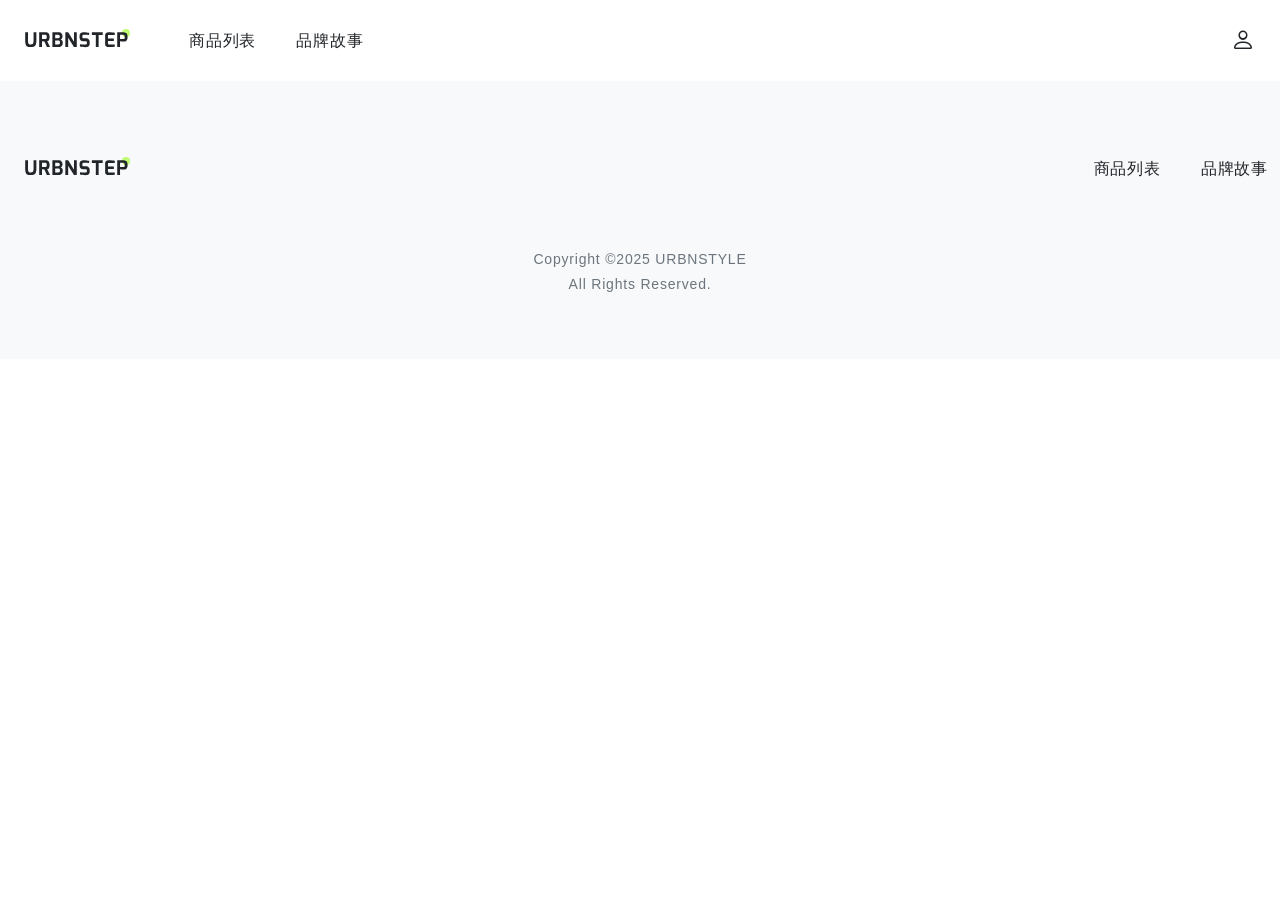
==== index.html @ 911541c4 "init" ====
<!DOCTYPE html>
<html lang="zh-TW">
<head>
    <meta charset="UTF-8">
    <meta name="viewport" content="width=device-width, initial-scale=1.0">
    <title>URBNSTEP</title>

    <link rel="stylesheet" href="./stylesheets/all.css">
    <link rel="stylesheet" href="./stylesheets/index.css">

    <!--bootstrap icons-->
    <link rel="stylesheet" href="https://cdn.jsdelivr.net/npm/bootstrap-icons/font/bootstrap-icons.css">
    <link rel="stylesheet" href="https://fonts.googleapis.com/css2?family=Material+Symbols+Outlined:opsz,wght,FILL,GRAD@20..48,100..700,0..1,-25..0" />
</head>
<body>
        <header>
        <div class="container">
            <div class="header-area d-flex jcsb">
                <div class="header-area-nav d-flex spacing-3xl align-center">
                    <a href="index.html"><img src="./img/logo.svg" alt="logo link"></a>
                    <div class="header-nav-link label-md d-flex spacing-2xl">
                        <a href="product-list.html">商品列表</a>
                        <a href="brand-story.html">品牌故事</a>
                    </div>
                </div>
                <div class="header-area-member">
                    <a href="#"><i class="bi bi-person"></i></a>
                </div> 
            </div>
        </div>
    </header>












    <footer>
        <div class="container">
            <div class="footer-nav d-flex jcsb margin-bottom-l align-center">
                <a href="index.html"><img src="./img/logo.svg" alt="logo link"></a>
                <div class="footer-nav-link label-md d-flex spacing-2xl">
                    <a href="product-list.html">商品列表</a>
                    <a href="brand-story.html">品牌故事</a>
                </div>
            </div>
            <div class="footer-copyright paragraph-sm">
                <p class="margin-bottom-xxs">Copyright ©2025 URBNSTYLE</p>
                <p>All Rights Reserved.</p>
            </div>
        </div>
    </footer>
</body>
</html>
---- stylesheets/all.css ----
@charset "UTF-8";
/* http://meyerweb.com/eric/tools/css/reset/ 
   v2.0 | 20110126
   License: none (public domain)
*/
html, body, div, span, applet, object, iframe,
h1, h2, h3, h4, h5, h6, p, blockquote, pre,
a, abbr, acronym, address, big, cite, code,
del, dfn, em, img, ins, kbd, q, s, samp,
small, strike, strong, sub, sup, tt, var,
b, u, i, center,
dl, dt, dd, ol, ul, li,
fieldset, form, label, legend,
table, caption, tbody, tfoot, thead, tr, th, td,
article, aside, canvas, details, embed,
figure, figcaption, footer, header, hgroup,
menu, nav, output, ruby, section, summary,
time, mark, audio, video {
  margin: 0;
  padding: 0;
  border: 0;
  font-size: 100%;
  font: inherit;
  vertical-align: baseline;
}

/* HTML5 display-role reset for older browsers */
article, aside, details, figcaption, figure,
footer, header, hgroup, menu, nav, section {
  display: block;
}

body {
  line-height: 1;
}

ol, ul {
  list-style: none;
}

blockquote, q {
  quotes: none;
}

blockquote:before, blockquote:after,
q:before, q:after {
  content: "";
  content: none;
}

table {
  border-collapse: collapse;
  border-spacing: 0;
}

/* 全域都套用border-box
    包含了padding和border的區域
*/
*, *::before, *::after {
  box-sizing: border-box;
}

a {
  text-decoration: none;
  color: inherit;
  display: block;
}

/* 清除圖片底部預設的空隙：img預設為inline元素，會依照文字基線（baseline）進行垂直對齊，因此會在底部保留約3~5px的空間，用來容納文字的descender 
    處理方式1：display:block
        將圖片改為區塊元素，直接避免 inline 元素的基線空隙問題
    處理方式2：vertical-align: middle
        保留 inline 特性，調整圖片與文字基線的對齊方式
設定img為流動圖片，避免破版*/
img {
  display: block;
  max-width: 100%;
  height: auto;
}

button {
  font: inherit;
  color: inherit;
  background-color: transparent;
  border: none;
}

:root {
  --column: 12; /* 拆分成12格網格系統 */
  --gutter: 24px; /* gutter配置24px */
}

.col-2 {
  --span: 2;
  --gap-count: calc(var(--span) - 1);
  width: calc((100% - var(--gutter) * (var(--column) - 1)) / var(--column) * var(--span) + var(--gutter) * var(--gap-count));
}

.col-3 {
  --span: 3;
  --gap-count: calc(var(--span) - 1);
  width: calc((100% - var(--gutter) * (var(--column) - 1)) / var(--column) * var(--span) + var(--gutter) * var(--gap-count));
}

.col-5 {
  --span: 5;
  --gap-count: calc(var(--span) - 1);
  width: calc((100% - var(--gutter) * (var(--column) - 1)) / var(--column) * var(--span) + var(--gutter) * var(--gap-count));
}

.col-7 {
  --span: 7;
  --gap-count: calc(var(--span) - 1);
  width: calc((100% - var(--gutter) * (var(--column) - 1)) / var(--column) * var(--span) + var(--gutter) * var(--gap-count));
}

.col-10 {
  --span: 10;
  --gap-count: calc(var(--span) - 1);
  width: calc((100% - var(--gutter) * (var(--column) - 1)) / var(--column) * var(--span) + var(--gutter) * var(--gap-count));
}

.display1 {
  font-size: 4rem;
  line-height: 1.2;
  font-weight: 700;
}

.display2 {
  font-size: 3rem;
  line-height: 1.2;
  font-weight: 700;
}

.headings-h1 {
  font-size: 2.5rem;
  line-height: 1.2;
  font-weight: 700;
}

.headings-h2 {
  font-size: 2rem;
  line-height: 1.2;
  font-weight: 700;
}

.headings-h3 {
  font-size: 1.75rem;
  line-height: 1.2;
  font-weight: 700;
}

.headings-h4 {
  font-size: 1.5rem;
  line-height: 1.2;
  font-weight: 700;
}

.headings-h5 {
  font-size: 1.25rem;
  line-height: 1.2;
  font-weight: 700;
}

.headings-h6 {
  font-size: 1rem;
  line-height: 1.2;
  font-weight: 700;
}

.label-lg {
  font-size: 1.25rem;
  line-height: 1.5;
  font-weight: 500;
}

.label-md {
  font-size: 1rem;
  line-height: 1.5;
  font-weight: 500;
}

.label-sm {
  font-size: 0.875rem;
  line-height: 1.5;
  font-weight: 500;
}

.label-xs {
  font-size: 0.75rem;
  line-height: 1.5;
  font-weight: 500;
}

.paragraph-lg {
  font-size: 1.25rem;
  line-height: 1.5;
  font-weight: 400;
}

.paragraph-md {
  font-size: 1rem;
  line-height: 1.5;
  font-weight: 400;
}

.paragraph-sm {
  font-size: 0.875rem;
  line-height: 1.5;
  font-weight: 400;
}

.paragraph-xs {
  font-size: 0.75rem;
  line-height: 1.5;
  font-weight: 400;
}

.spacing-xxs {
  gap: 4px;
}

.margin-bottom-xxs {
  margin-bottom: 4px;
}

.spacing-xs {
  gap: 8px;
}

.margin-bottom-xs {
  margin-bottom: 8px;
}

.spacing-s {
  gap: 12px;
}

.margin-bottom-s {
  margin-bottom: 12px;
}

.spacing-m {
  gap: 16px;
}

.margin-bottom-m {
  margin-bottom: 16px;
}

.spacing-l {
  gap: 24px;
}

.margin-bottom-l {
  margin-bottom: 24px;
}

.spacing-xl {
  gap: 32px;
}

.margin-bottom-xl {
  margin-bottom: 32px;
}

.spacing-2xl {
  gap: 40px;
}

.spacing-3xl {
  gap: 48px;
}

.margin-bottom-3xl {
  margin-bottom: 48px;
}

.padding-bottom-3xl {
  padding-bottom: 48px;
}

.spacing-4xl {
  gap: 56px;
}

.spacing-5xl {
  gap: 64px;
}

.margin-bottom-5xl {
  margin-bottom: 64px;
}

.spacing-6xl {
  gap: 80px;
}

.radius-sm {
  border-radius: 4px;
}

.radius-md {
  border-radius: 12px;
}

.radius-rounded {
  border-radius: 1000px;
}

.d-flex {
  display: flex;
}

.flex-column {
  flex-direction: column;
}

.flex-wrap {
  flex-wrap: wrap;
}

.jcsb {
  justify-content: space-between;
}

.jcc {
  justify-content: center;
}

.align-center {
  align-items: center;
}

body {
  letter-spacing: 0.05em;
  font-family: "Noto Sans TC", sans-serif;
  color: #212529;
  margin: 0 auto;
}

/* 避免畫面縮小時貼其邊界，左右保留12px留白，並將最大寬度設為1296+24= 1320*/
.container {
  max-width: 1320px;
  margin: 0 auto;
  padding: 0px 12px;
  width: 100%;
}/*# sourceMappingURL=all.css.map */
---- stylesheets/index.css ----
@charset "UTF-8";
/* http://meyerweb.com/eric/tools/css/reset/ 
   v2.0 | 20110126
   License: none (public domain)
*/
html, body, div, span, applet, object, iframe,
h1, h2, h3, h4, h5, h6, p, blockquote, pre,
a, abbr, acronym, address, big, cite, code,
del, dfn, em, img, ins, kbd, q, s, samp,
small, strike, strong, sub, sup, tt, var,
b, u, i, center,
dl, dt, dd, ol, ul, li,
fieldset, form, label, legend,
table, caption, tbody, tfoot, thead, tr, th, td,
article, aside, canvas, details, embed,
figure, figcaption, footer, header, hgroup,
menu, nav, output, ruby, section, summary,
time, mark, audio, video {
  margin: 0;
  padding: 0;
  border: 0;
  font-size: 100%;
  font: inherit;
  vertical-align: baseline;
}

/* HTML5 display-role reset for older browsers */
article, aside, details, figcaption, figure,
footer, header, hgroup, menu, nav, section {
  display: block;
}

body {
  line-height: 1;
}

ol, ul {
  list-style: none;
}

blockquote, q {
  quotes: none;
}

blockquote:before, blockquote:after,
q:before, q:after {
  content: "";
  content: none;
}

table {
  border-collapse: collapse;
  border-spacing: 0;
}

/* 全域都套用border-box
    包含了padding和border的區域
*/
*, *::before, *::after {
  box-sizing: border-box;
}

a {
  text-decoration: none;
  color: inherit;
  display: block;
}

/* 清除圖片底部預設的空隙：img預設為inline元素，會依照文字基線（baseline）進行垂直對齊，因此會在底部保留約3~5px的空間，用來容納文字的descender 
    處理方式1：display:block
        將圖片改為區塊元素，直接避免 inline 元素的基線空隙問題
    處理方式2：vertical-align: middle
        保留 inline 特性，調整圖片與文字基線的對齊方式
設定img為流動圖片，避免破版*/
img {
  display: block;
  max-width: 100%;
  height: auto;
}

button {
  font: inherit;
  color: inherit;
  background-color: transparent;
  border: none;
}

:root {
  --column: 12; /* 拆分成12格網格系統 */
  --gutter: 24px; /* gutter配置24px */
}

.col-2 {
  --span: 2;
  --gap-count: calc(var(--span) - 1);
  width: calc((100% - var(--gutter) * (var(--column) - 1)) / var(--column) * var(--span) + var(--gutter) * var(--gap-count));
}

.col-3 {
  --span: 3;
  --gap-count: calc(var(--span) - 1);
  width: calc((100% - var(--gutter) * (var(--column) - 1)) / var(--column) * var(--span) + var(--gutter) * var(--gap-count));
}

.col-5 {
  --span: 5;
  --gap-count: calc(var(--span) - 1);
  width: calc((100% - var(--gutter) * (var(--column) - 1)) / var(--column) * var(--span) + var(--gutter) * var(--gap-count));
}

.col-7 {
  --span: 7;
  --gap-count: calc(var(--span) - 1);
  width: calc((100% - var(--gutter) * (var(--column) - 1)) / var(--column) * var(--span) + var(--gutter) * var(--gap-count));
}

.col-10 {
  --span: 10;
  --gap-count: calc(var(--span) - 1);
  width: calc((100% - var(--gutter) * (var(--column) - 1)) / var(--column) * var(--span) + var(--gutter) * var(--gap-count));
}

.display1 {
  font-size: 4rem;
  line-height: 1.2;
  font-weight: 700;
}

.display2 {
  font-size: 3rem;
  line-height: 1.2;
  font-weight: 700;
}

.headings-h1 {
  font-size: 2.5rem;
  line-height: 1.2;
  font-weight: 700;
}

.headings-h2 {
  font-size: 2rem;
  line-height: 1.2;
  font-weight: 700;
}

.headings-h3 {
  font-size: 1.75rem;
  line-height: 1.2;
  font-weight: 700;
}

.headings-h4 {
  font-size: 1.5rem;
  line-height: 1.2;
  font-weight: 700;
}

.headings-h5 {
  font-size: 1.25rem;
  line-height: 1.2;
  font-weight: 700;
}

.headings-h6 {
  font-size: 1rem;
  line-height: 1.2;
  font-weight: 700;
}

.label-lg {
  font-size: 1.25rem;
  line-height: 1.5;
  font-weight: 500;
}

.label-md {
  font-size: 1rem;
  line-height: 1.5;
  font-weight: 500;
}

.label-sm {
  font-size: 0.875rem;
  line-height: 1.5;
  font-weight: 500;
}

.label-xs {
  font-size: 0.75rem;
  line-height: 1.5;
  font-weight: 500;
}

.paragraph-lg {
  font-size: 1.25rem;
  line-height: 1.5;
  font-weight: 400;
}

.paragraph-md {
  font-size: 1rem;
  line-height: 1.5;
  font-weight: 400;
}

.paragraph-sm {
  font-size: 0.875rem;
  line-height: 1.5;
  font-weight: 400;
}

.paragraph-xs {
  font-size: 0.75rem;
  line-height: 1.5;
  font-weight: 400;
}

.spacing-xxs {
  gap: 4px;
}

.margin-bottom-xxs {
  margin-bottom: 4px;
}

.spacing-xs {
  gap: 8px;
}

.margin-bottom-xs {
  margin-bottom: 8px;
}

.spacing-s {
  gap: 12px;
}

.margin-bottom-s {
  margin-bottom: 12px;
}

.spacing-m {
  gap: 16px;
}

.margin-bottom-m {
  margin-bottom: 16px;
}

.spacing-l {
  gap: 24px;
}

.margin-bottom-l {
  margin-bottom: 24px;
}

.spacing-xl {
  gap: 32px;
}

.margin-bottom-xl {
  margin-bottom: 32px;
}

.spacing-2xl {
  gap: 40px;
}

.spacing-3xl {
  gap: 48px;
}

.margin-bottom-3xl {
  margin-bottom: 48px;
}

.padding-bottom-3xl {
  padding-bottom: 48px;
}

.spacing-4xl {
  gap: 56px;
}

.spacing-5xl {
  gap: 64px;
}

.margin-bottom-5xl {
  margin-bottom: 64px;
}

.spacing-6xl {
  gap: 80px;
}

.radius-sm {
  border-radius: 4px;
}

.radius-md {
  border-radius: 12px;
}

.radius-rounded {
  border-radius: 1000px;
}

.d-flex {
  display: flex;
}

.flex-column {
  flex-direction: column;
}

.flex-wrap {
  flex-wrap: wrap;
}

.jcsb {
  justify-content: space-between;
}

.jcc {
  justify-content: center;
}

.align-center {
  align-items: center;
}

body {
  letter-spacing: 0.05em;
  font-family: "Noto Sans TC", sans-serif;
  color: #212529;
  margin: 0 auto;
}

/* 避免畫面縮小時貼其邊界，左右保留12px留白，並將最大寬度設為1296+24= 1320*/
.container {
  max-width: 1320px;
  margin: 0 auto;
  padding: 0px 12px;
  width: 100%;
}

.header-area {
  padding-top: 16px;
  padding-bottom: 16px;
}
.header-area-member a {
  padding: 12px;
}
.header-area-member a i {
  font-size: 24px;
}

.header-nav-link a {
  padding-top: 12px;
  padding-bottom: 12px;
}

footer {
  background-color: #F8F9FA;
  padding-top: 64px;
  padding-bottom: 64px;
}

.footer-nav-link a {
  padding-top: 12px;
  padding-bottom: 12px;
}
.footer-copyright {
  color: #6C757D;
  padding-top: 32px;
  text-align: center;
}/*# sourceMappingURL=index.css.map */
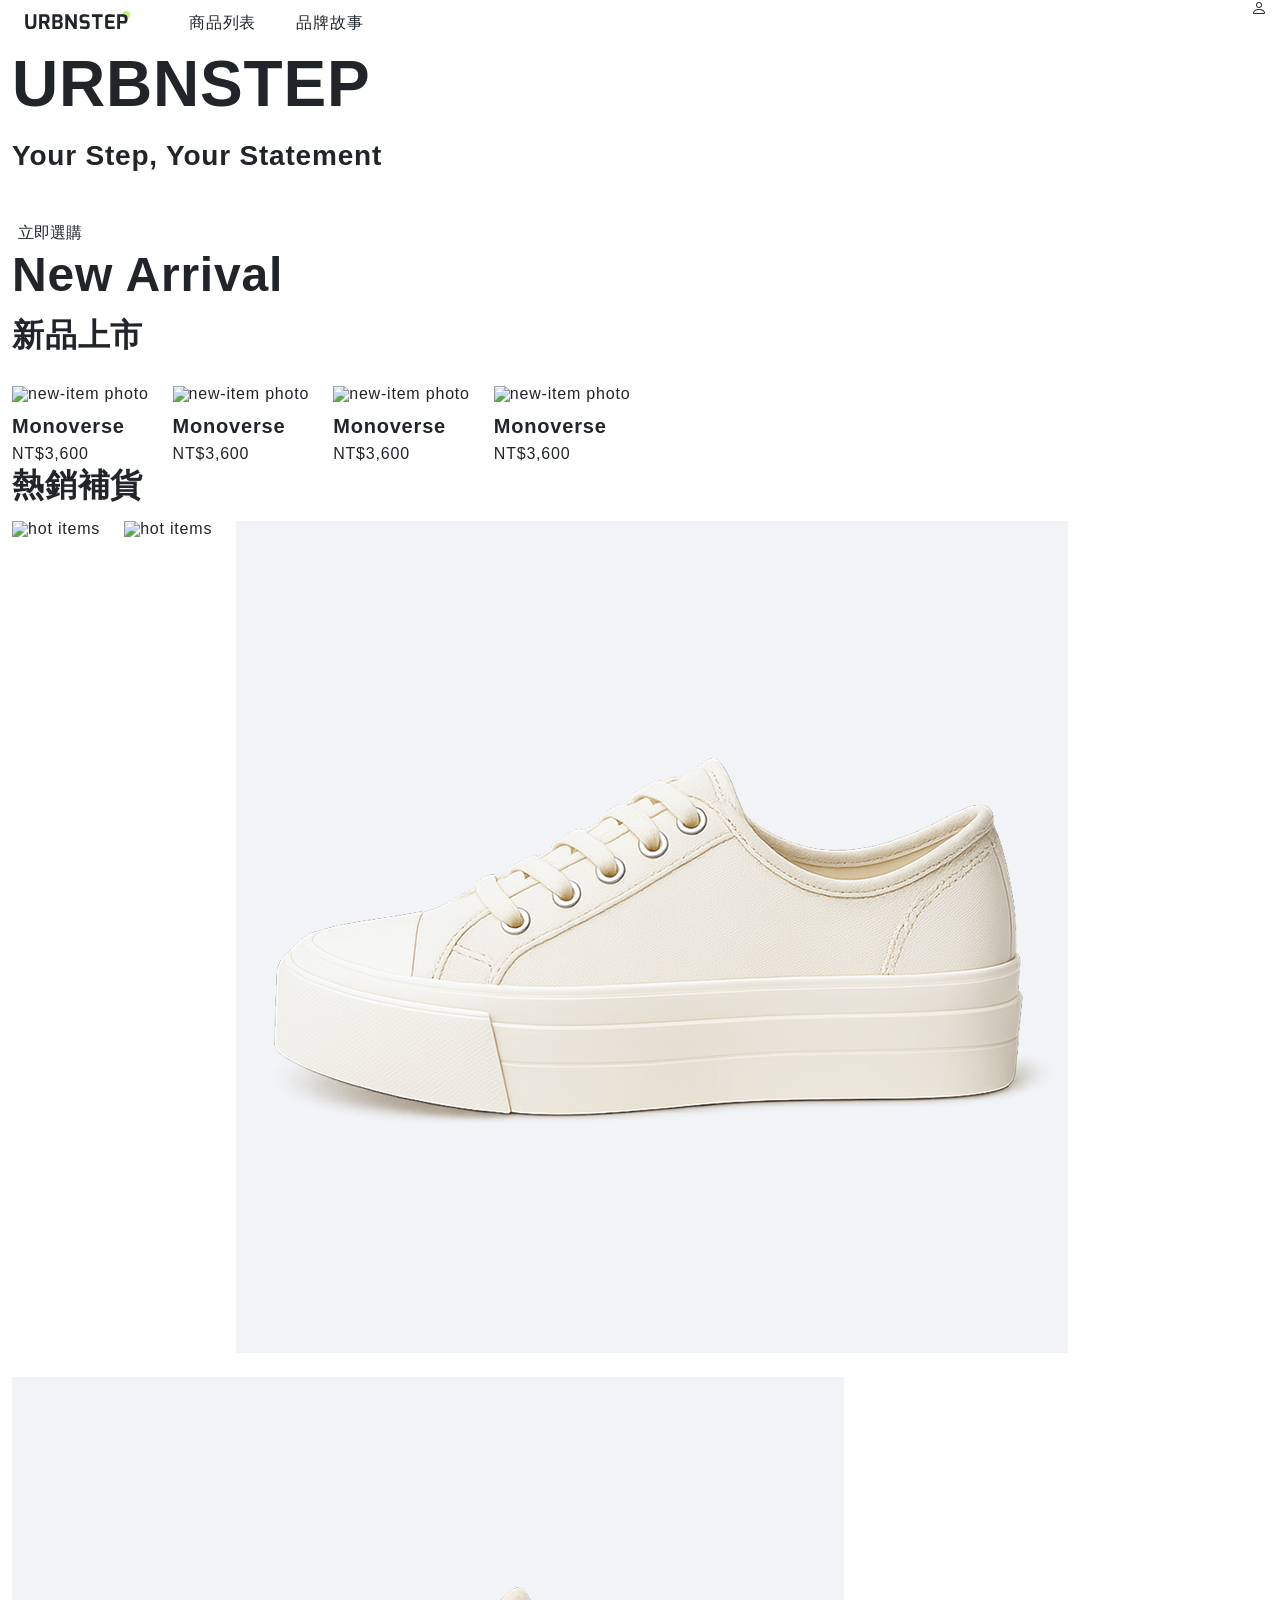
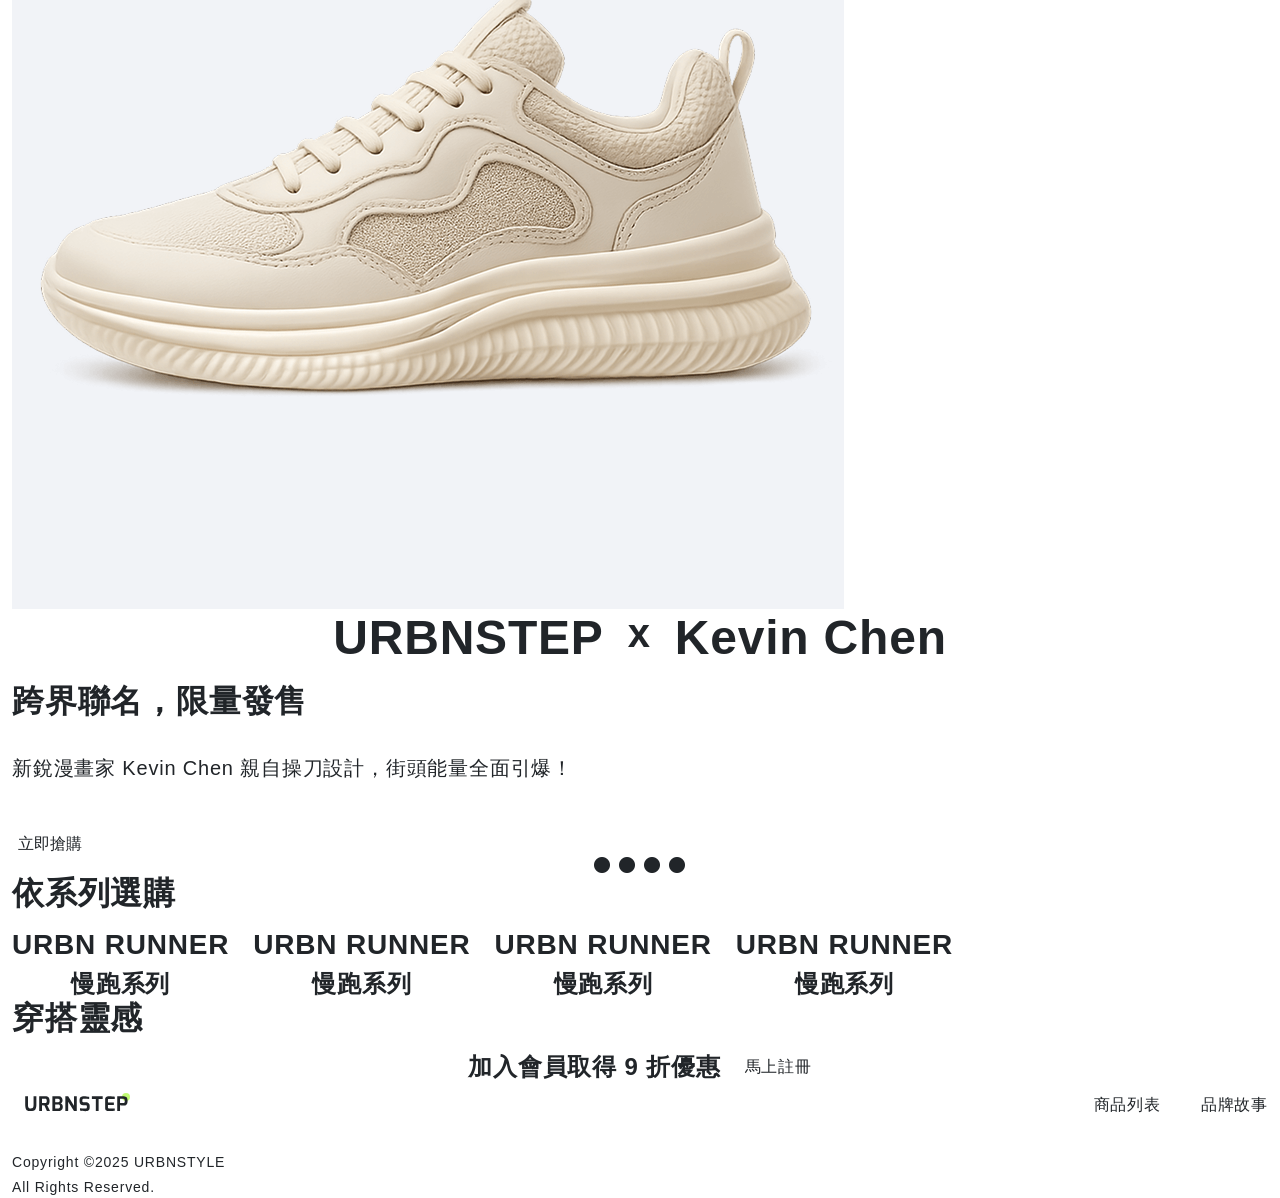
==== commit c8d1c9d4: "RWD: product -detail page" ====
--- a/index.html
+++ b/index.html
@@ -13,39 +13,185 @@
     <link rel="stylesheet" href="https://fonts.googleapis.com/css2?family=Material+Symbols+Outlined:opsz,wght,FILL,GRAD@20..48,100..700,0..1,-25..0" />
 </head>
 <body>
-        <header>
+    <header>
         <div class="container">
             <div class="header-area d-flex jcsb">
                 <div class="header-area-nav d-flex spacing-3xl align-center">
                     <a href="index.html"><img src="./img/logo.svg" alt="logo link"></a>
-                    <div class="header-nav-link label-md d-flex spacing-2xl">
-                        <a href="product-list.html">商品列表</a>
-                        <a href="brand-story.html">品牌故事</a>
+                    <div class="header-nav-link label-md d-mb-none">
+                        <ul class="d-flex spacing-2xl">
+                            <li><a href="product-list.html">商品列表</a></li>
+                            <li><a href="brand-story.html">品牌故事</a></li>
+                        </ul>
                     </div>
                 </div>
                 <div class="header-area-member">
-                    <a href="#"><i class="bi bi-person"></i></a>
+                    <a href="login.html"><i class="bi bi-person"></i></a>
                 </div> 
             </div>
         </div>
     </header>
 
-
-
-
-
-
-
-
-
-
-
-
+    <div class="hero">
+        <div class="container">
+            <div class="hero-content">
+                <div class="hero-content-title margin-bottom-3xl">
+                    <h1 class="display1 margin-bottom-m">URBNSTEP</h1>
+                    <h3 class="headings-h3">Your Step, Your Statement</h3>
+                </div>
+                <button type="button" class="label-md button-buy radius-xs">立即選購</button>
+            </div>
+        </div>
+    </div>
+
+    <main>
+        <div class="container">
+            <div class="main">
+                <div class="main-title margin-bottom-xl">
+                    <h2 class="display2 margin-bottom-s">New Arrival</h2>
+                    <h2 class="headings-h2">新品上市</h2>
+                </div>
+                <div class="main-content">
+                    <ul class="d-flex flex-wrap spacing-l">
+                        <li><a href="#" class="main-content-card">
+                            <img src="./img/index/new-1.png" alt="new-item photo" class="margin-bottom-s">
+                            <h5 class="headings-h5 margin-bottom-xxs">Monoverse</h5>
+                            <p class="label-md">NT$3,600</p>
+                        </a></li>
+                        <li><a href="#" class="main-content-card">
+                            <img src="./img/index/new-2.png" alt="new-item photo" class="margin-bottom-s">
+                            <h5 class="headings-h5 margin-bottom-xxs">Monoverse</h5>
+                            <p class="label-md">NT$3,600</p>
+                        </a></li>
+                        <li><a href="#" class="main-content-card">
+                            <img src="./img/index/new-3.png" alt="new-item photo" class="margin-bottom-s">
+                            <h5 class="headings-h5 margin-bottom-xxs">Monoverse</h5>
+                            <p class="label-md">NT$3,600</p>
+                        </a></li>
+                        <li><a href="#" class="main-content-card">
+                            <img src="./img/index/new-4.png" alt="new-item photo" class="margin-bottom-s">
+                            <h5 class="headings-h5 margin-bottom-xxs">Monoverse</h5>
+                            <p class="label-md">NT$3,600</p>
+                        </a></li>
+                    </ul>
+                    
+                </div>
+            </div>
+        </div>
+    </main>
+
+    <div class="hot">
+        <div class="container">
+            <div class="hot-content">
+                <h2 class="headings-h2 margin-bottom-m">熱銷補貨</h2>
+                <ul class="d-flex flex-wrap spacing-l">
+                    <li><a href="#" class="hot-content-card">
+                        <img src="./img/index/product-10.png" alt="hot items">
+                    </a></li>
+                    <li><a href="#" class="hot-content-card">
+                        <img src="./img/index/product-11.png" alt="hot items">
+                    </a></li>
+                    <li><a href="#" class="hot-content-card">
+                        <img src="./img/product-list/product-4.png" alt="hot items">
+                    </a></li>
+                    <li><a href="#" class="hot-content-card">
+                        <img src="./img/product-list/product-6.png" alt="hot items">
+                    </a></li>
+                </ul>
+            </div>
+        </div>
+    </div>
+
+    <div class="collaboration">
+        <div class="container">
+            <div class="collaboration-content">
+                <div class="collaboration-content-campaign">
+                    <div class="collaboration-content-campaign-word">
+                        <div class="collaboration-content-campaign-word-title margin-bottom-3xl">
+                            <div class="collaboration-content-campaign-word-title-main margin-bottom-xl">
+                                <div class="collaboration-content-campaign-word-title-main-kevin d-flex jcc spacing-l margin-bottom-m">
+                                    <p class="display2">URBNSTEP</p>
+                                    <h1 class="headings-h1">x</h1>
+                                    <p class="display2">Kevin Chen</p>
+                                </div>
+                                <h2 class="headings-h2">跨界聯名，限量發售</h2>
+                            </div>
+                            <p class="paragraph-lg color-n500">新銳漫畫家 Kevin Chen 親自操刀設計，街頭能量全面引爆！</p>
+                        </div>
+                        <button type="button" class="label-md button-buy radius-xs">立即搶購</button>
+                    </div>
+                </div>
+                <div class="collaboration-content-rotation d-flex jcc spacing-xs">
+                    <i class="bi bi-circle-fill"></i>
+                    <i class="bi bi-circle-fill"></i>
+                    <i class="bi bi-circle-fill"></i>
+                    <i class="bi bi-circle-fill"></i>
+                </div>
+            </div>
+        </div>
+    </div>
+
+    <div class="series">
+        <div class="container">
+            <div class="series-content">
+                <h2 class="headings-h2 margin-bottom-m">依系列選購</h2>
+                <div class="series-card">
+                    <ul class="d-flex flex-wrap spacing-l">
+                        <li><a href="#" class="series-card-item">
+                            <div class="series-card-content d-flex flex-column jcc align-center spacing-xs">
+                                <h3 class="headings-h3">URBN RUNNER</h3>
+                                <h4 class="headings-h4">慢跑系列</h4>
+                            </div>
+                        </a></li>
+                        <li><a href="#" class="series-card-item">
+                            <div class="series-card-content d-flex flex-column jcc align-center spacing-xs">
+                                <h3 class="headings-h3">URBN RUNNER</h3>
+                                <h4 class="headings-h4">慢跑系列</h4>
+                            </div>
+                        </a></li>
+                        <li><a href="#" class="series-card-item">
+                            <div class="series-card-content d-flex flex-column jcc align-center spacing-xs">
+                                <h3 class="headings-h3">URBN RUNNER</h3>
+                                <h4 class="headings-h4">慢跑系列</h4>
+                            </div>
+                        </a></li>
+                        <li><a href="#" class="series-card-item">
+                            <div class="series-card-content d-flex flex-column jcc align-center spacing-xs">
+                                <h3 class="headings-h3">URBN RUNNER</h3>
+                                <h4 class="headings-h4">慢跑系列</h4>
+                            </div>
+                        </a></li>
+                    </ul>
+                </div>
+            </div>
+        </div>
+    </div>
+
+    <div class="inspiration">
+        <div class="container">
+            <div class="inspiration-content">
+                <h2 class="headings-h2 margin-bottom-m">穿搭靈感</h2>
+                <div class="inspiration-content-photo">
+                    <!--TODO:圖片怎麼切？-->
+                </div>
+            </div>
+        </div>
+    </div>
+
+
+    <div class="coupon">
+        <div class="container">
+            <div class="coupon-content d-flex jcc align-center spacing-l spacing-mb-m">
+                <h4 class="headings-h4 headings-mb-h5">加入會員取得 9 折優惠</h4>
+                <a href="sign-up.html" class="label-md radius-sm">馬上註冊</a>
+            </div>
+        </div>
+    </div>
     <footer>
         <div class="container">
-            <div class="footer-nav d-flex jcsb margin-bottom-l align-center">
+            <div class="footer-nav d-flex jcsb margin-bottom-l align-center d-mb-column align-mb-start spacing-mb-xs">
                 <a href="index.html"><img src="./img/logo.svg" alt="logo link"></a>
-                <div class="footer-nav-link label-md d-flex spacing-2xl">
+                <div class="footer-nav-link label-md d-flex spacing-2xl d-mb-column spacing-mb-xxs px-mb-12">
                     <a href="product-list.html">商品列表</a>
                     <a href="brand-story.html">品牌故事</a>
                 </div>
--- a/stylesheets/all.css
+++ b/stylesheets/all.css
@@ -76,6 +76,7 @@
   display: block;
   max-width: 100%;
   height: auto;
+  vertical-align: middle;
 }
 
 button {
@@ -108,12 +109,24 @@
   width: calc((100% - var(--gutter) * (var(--column) - 1)) / var(--column) * var(--span) + var(--gutter) * var(--gap-count));
 }
 
+.col-6 {
+  --span: 6;
+  --gap-count: calc(var(--span) - 1);
+  width: calc((100% - var(--gutter) * (var(--column) - 1)) / var(--column) * var(--span) + var(--gutter) * var(--gap-count));
+}
+
 .col-7 {
   --span: 7;
   --gap-count: calc(var(--span) - 1);
   width: calc((100% - var(--gutter) * (var(--column) - 1)) / var(--column) * var(--span) + var(--gutter) * var(--gap-count));
 }
 
+.col-8 {
+  --span: 8;
+  --gap-count: calc(var(--span) - 1);
+  width: calc((100% - var(--gutter) * (var(--column) - 1)) / var(--column) * var(--span) + var(--gutter) * var(--gap-count));
+}
+
 .col-10 {
   --span: 10;
   --gap-count: calc(var(--span) - 1);
@@ -264,6 +277,10 @@
   margin-bottom: 32px;
 }
 
+.padding-bottom-xl {
+  padding-bottom: 32px;
+}
+
 .spacing-2xl {
   gap: 40px;
 }
@@ -296,6 +313,10 @@
   gap: 80px;
 }
 
+.radius-xs {
+  border-radius: 2px;
+}
+
 .radius-sm {
   border-radius: 4px;
 }
@@ -332,6 +353,121 @@
   align-items: center;
 }
 
+/* 把右邊多餘的空間往左排 */
+.ml-auto {
+  margin-left: auto;
+}
+
+.m0-auto {
+  margin: 0 auto;
+}
+
+.d-none {
+  display: none;
+}
+
+@media (max-width: 543px) {
+  .label-mb-sm {
+    font-size: 0.875rem;
+    line-height: 1.5;
+    font-weight: 500;
+  }
+  .label-mb-md {
+    font-size: 1rem;
+    line-height: 1.5;
+    font-weight: 500;
+  }
+  .headings-mb-h3 {
+    font-size: 1.75rem;
+    line-height: 1.2;
+    font-weight: 700;
+  }
+  .headings-mb-h4 {
+    font-size: 1.5rem;
+    line-height: 1.2;
+    font-weight: 700;
+  }
+  .headings-mb-h5 {
+    font-size: 1.25rem;
+    line-height: 1.2;
+    font-weight: 700;
+  }
+  .headings-mb-h6 {
+    font-size: 1rem;
+    line-height: 1.2;
+    font-weight: 700;
+  }
+  .paragraph-mb-sm {
+    font-size: 0.875rem;
+    line-height: 1.5;
+    font-weight: 400;
+  }
+  .spacing-mb-0 {
+    gap: 0px;
+  }
+  .spacing-mb-xxs {
+    gap: 4px;
+  }
+  .spacing-mb-xs {
+    gap: 8px;
+  }
+  .margin-bottom-mb-xs {
+    margin-bottom: 8px;
+  }
+  .margin-bottom-mb-s {
+    margin-bottom: 12px;
+  }
+  .spacing-mb-m {
+    gap: 16px;
+  }
+  .margin-bottom-mb-m {
+    margin-bottom: 16px;
+  }
+  .spacing-mb-l {
+    gap: 24px;
+  }
+  .margin-bottom-mb-xl {
+    margin-bottom: 32px;
+  }
+  .px-mb-12 {
+    padding: 0px 12px;
+  }
+  /* 在md以下，原本隱藏的要打開 */
+  .d-mb-block {
+    display: block;
+  }
+  /* 在md以下，原本打開的要隱藏 */
+  .d-mb-none {
+    display: none;
+  }
+  .d-mb-column {
+    flex-direction: column;
+  }
+  .d-mb-flex {
+    display: flex;
+  }
+  .flex-mb-nowrap {
+    flex-wrap: nowrap;
+  }
+  .align-mb-start {
+    align-items: start;
+  }
+  .align-mb-center {
+    align-items: center;
+  }
+  .text-mb-start {
+    text-align: start;
+  }
+  .w-md-full {
+    width: 100%;
+    height: auto;
+  }
+  .col-mb-12 {
+    --span: 12;
+    --gap-count: calc(var(--span) - 1);
+    width: calc((100% - var(--gutter) * (var(--column) - 1)) / var(--column) * var(--span) + var(--gutter) * var(--gap-count));
+  }
+}
 body {
   letter-spacing: 0.05em;
   font-family: "Noto Sans TC", sans-serif;
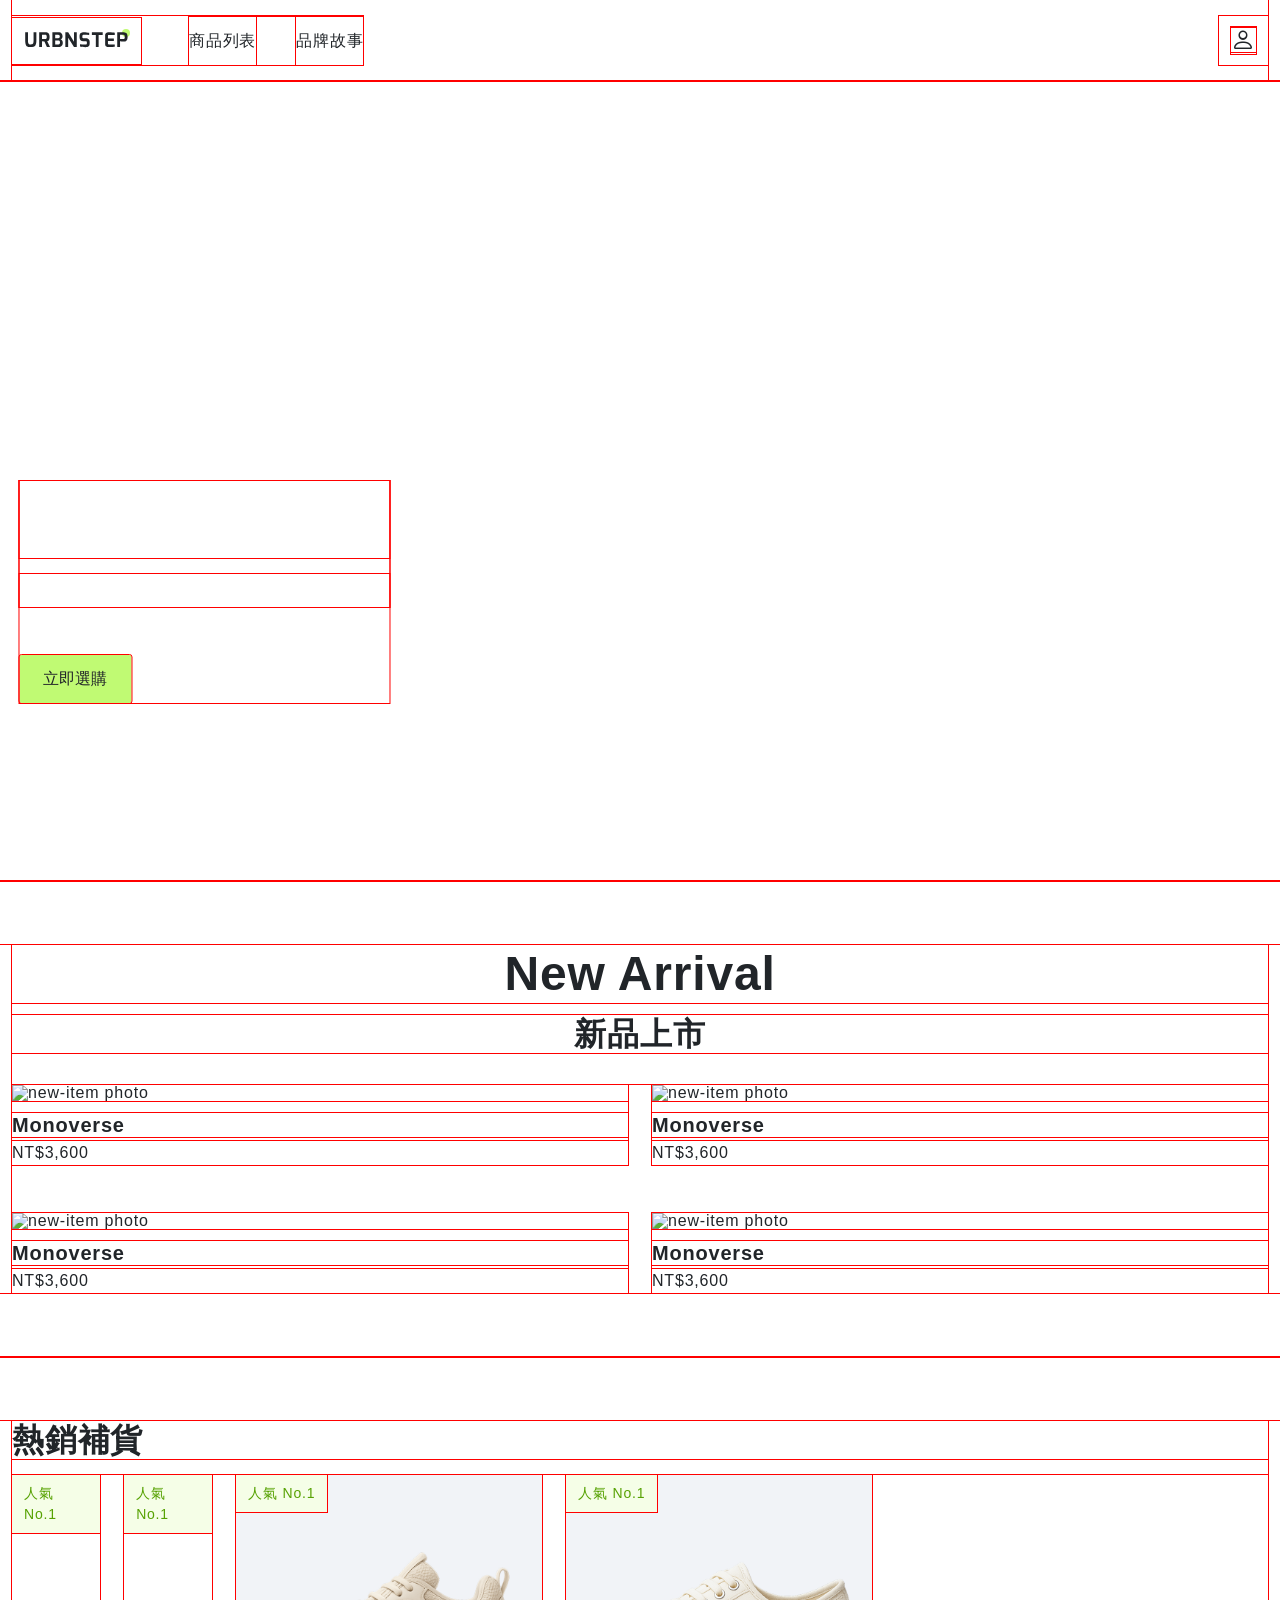
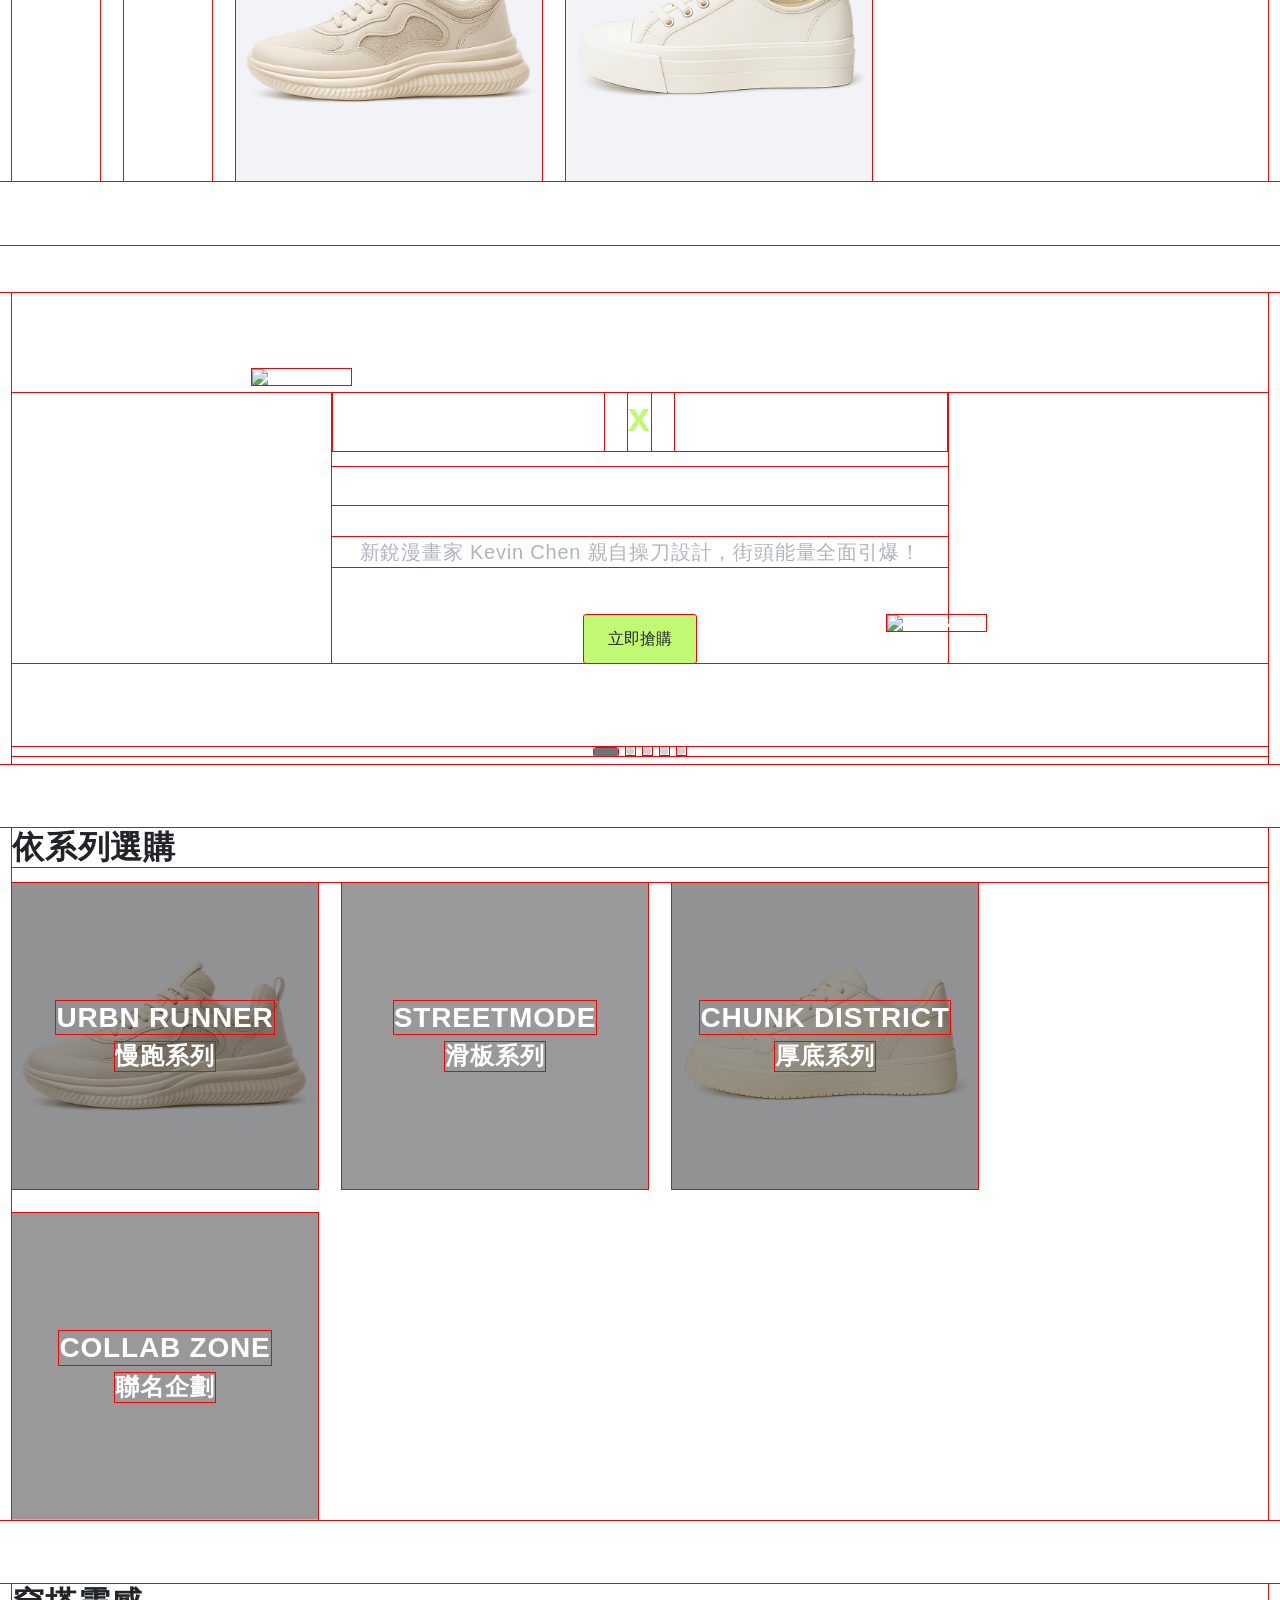
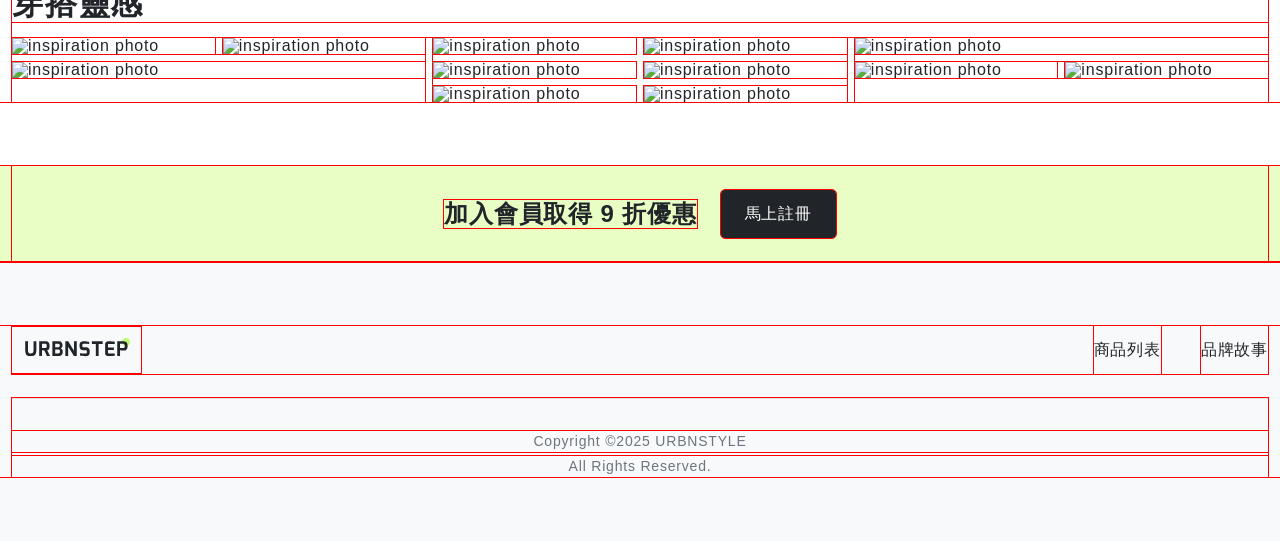
==== commit b7e79476: "RWD: index page" ====
--- a/index.html
+++ b/index.html
@@ -29,15 +29,30 @@
                     <a href="login.html"><i class="bi bi-person"></i></a>
                 </div> 
             </div>
+            <div class="header-mb-nav-link d-none d-mb-block">
+                <ul class="d-flex jcsb align-center">
+                    <li><a href="product-list.html" class="bg-color-primary200 label-md">商品列表</a></li>
+                    <li><a href="brand-story.html" class="bg-color-primary100 label-md">品牌故事</a></li>
+                </ul>
+            </div>
         </div>
     </header>
 
     <div class="hero">
         <div class="container">
-            <div class="hero-content">
-                <div class="hero-content-title margin-bottom-3xl">
-                    <h1 class="display1 margin-bottom-m">URBNSTEP</h1>
-                    <h3 class="headings-h3">Your Step, Your Statement</h3>
+            <div class="layout col-5 col-mb-12">
+                <div class="hero-content d-mb-none">
+                    <div class="hero-content-title margin-bottom-3xl margin-bottom-mb-2xl">
+                        <h1 class="display1 margin-bottom-m display-mb-2">URBNSTEP</h1>
+                        <h3 class="headings-h3 headings-mb-h5">Your Step, Your Statement</h3>
+                    </div>
+                    <button type="button" class="label-md button-buy radius-xs">立即選購</button>
+                </div>
+            </div>
+            <div class="hero-content-mb d-none d-mb-flex d-mb-column align-mb-start">
+                <div class="hero-content-title margin-bottom-3xl margin-bottom-mb-2xl">
+                    <h1 class="display1 margin-bottom-m display-mb-2">URBNSTEP</h1>
+                    <h3 class="headings-h3 headings-mb-h5">Your Step, Your Statement</h3>
                 </div>
                 <button type="button" class="label-md button-buy radius-xs">立即選購</button>
             </div>
@@ -48,29 +63,29 @@
         <div class="container">
             <div class="main">
                 <div class="main-title margin-bottom-xl">
-                    <h2 class="display2 margin-bottom-s">New Arrival</h2>
-                    <h2 class="headings-h2">新品上市</h2>
+                    <h2 class="display2 margin-bottom-s headings-mb-h2">New Arrival</h2>
+                    <h2 class="headings-h2 headings-mb-h4">新品上市</h2>
                 </div>
                 <div class="main-content">
                     <ul class="d-flex flex-wrap spacing-l">
                         <li><a href="#" class="main-content-card">
                             <img src="./img/index/new-1.png" alt="new-item photo" class="margin-bottom-s">
-                            <h5 class="headings-h5 margin-bottom-xxs">Monoverse</h5>
+                            <h5 class="headings-h5 margin-bottom-xxs headings-mb-h6">Monoverse</h5>
                             <p class="label-md">NT$3,600</p>
                         </a></li>
                         <li><a href="#" class="main-content-card">
                             <img src="./img/index/new-2.png" alt="new-item photo" class="margin-bottom-s">
-                            <h5 class="headings-h5 margin-bottom-xxs">Monoverse</h5>
+                            <h5 class="headings-h5 margin-bottom-xxs headings-mb-h6">Monoverse</h5>
                             <p class="label-md">NT$3,600</p>
                         </a></li>
                         <li><a href="#" class="main-content-card">
                             <img src="./img/index/new-3.png" alt="new-item photo" class="margin-bottom-s">
-                            <h5 class="headings-h5 margin-bottom-xxs">Monoverse</h5>
+                            <h5 class="headings-h5 margin-bottom-xxs headings-mb-h6">Monoverse</h5>
                             <p class="label-md">NT$3,600</p>
                         </a></li>
                         <li><a href="#" class="main-content-card">
                             <img src="./img/index/new-4.png" alt="new-item photo" class="margin-bottom-s">
-                            <h5 class="headings-h5 margin-bottom-xxs">Monoverse</h5>
+                            <h5 class="headings-h5 margin-bottom-xxs headings-mb-h6">Monoverse</h5>
                             <p class="label-md">NT$3,600</p>
                         </a></li>
                     </ul>
@@ -83,19 +98,27 @@
     <div class="hot">
         <div class="container">
             <div class="hot-content">
-                <h2 class="headings-h2 margin-bottom-m">熱銷補貨</h2>
-                <ul class="d-flex flex-wrap spacing-l">
-                    <li><a href="#" class="hot-content-card">
+                <h2 class="headings-h2 margin-bottom-m headings-mb-h4">熱銷補貨</h2>
+                <ul class="d-flex flex-wrap spacing-l spacing-mb-m hot-content-overall">
+                    <li class="hot-content-list">
+                        <span class="hot-content-tag label-sm">人氣 No.1</span>
+                        <a href="#" class="hot-content-card">
                         <img src="./img/index/product-10.png" alt="hot items">
                     </a></li>
-                    <li><a href="#" class="hot-content-card">
+                    <li class="hot-content-list">
+                        <span class="hot-content-tag label-sm">人氣 No.1</span>
+                        <a href="#" class="hot-content-card">
                         <img src="./img/index/product-11.png" alt="hot items">
                     </a></li>
-                    <li><a href="#" class="hot-content-card">
+                    <li class="hot-content-list">
+                        <span class="hot-content-tag label-sm">人氣 No.1</span>
+                        <a href="#" class="hot-content-card">
+                        <img src="./img/product-list/product-6.png" alt="hot items">
+                    </a></li>
+                    <li class="hot-content-list">
+                        <span class="hot-content-tag label-sm">人氣 No.1</span>
+                        <a href="#" class="hot-content-card">
                         <img src="./img/product-list/product-4.png" alt="hot items">
-                    </a></li>
-                    <li><a href="#" class="hot-content-card">
-                        <img src="./img/product-list/product-6.png" alt="hot items">
                     </a></li>
                 </ul>
             </div>
@@ -106,22 +129,27 @@
         <div class="container">
             <div class="collaboration-content">
                 <div class="collaboration-content-campaign">
-                    <div class="collaboration-content-campaign-word">
-                        <div class="collaboration-content-campaign-word-title margin-bottom-3xl">
-                            <div class="collaboration-content-campaign-word-title-main margin-bottom-xl">
-                                <div class="collaboration-content-campaign-word-title-main-kevin d-flex jcc spacing-l margin-bottom-m">
-                                    <p class="display2">URBNSTEP</p>
-                                    <h1 class="headings-h1">x</h1>
-                                    <p class="display2">Kevin Chen</p>
+                    <div class="layout col-6 m0-auto col-mb-12">        
+                        <div class="collaboration-content-campaign-word">
+                            <img src="./img/index/sparkle.svg" alt="decoration" class="decoration-1">
+                            <img src="./img/index/star.svg" alt="decoration" class="decoration-2">
+                            <div class="collaboration-content-campaign-word-title margin-bottom-3xl margin-bottom-mb-xl">
+                                <div class="collaboration-content-campaign-word-title-main margin-bottom-xl">
+                                    <div class="collaboration-content-campaign-word-title-main-kevin d-flex jcc spacing-l spacing-mb-xs margin-bottom-m d-mb-column">
+                                        <p class="display2 headings-mb-h2">URBNSTEP</p>
+                                        <h1 class="headings-h1 headings-mb-h3">x</h1>
+                                        <p class="display2 headings-mb-h2">Kevin Chen</p>
+                                    </div>
+                                    <h2 class="headings-h2">跨界聯名，限量發售</h2>
                                 </div>
-                                <h2 class="headings-h2">跨界聯名，限量發售</h2>
-                            </div>
-                            <p class="paragraph-lg color-n500">新銳漫畫家 Kevin Chen 親自操刀設計，街頭能量全面引爆！</p>
+                                <p class="paragraph-lg color-n500 paragraph-mb-md">新銳漫畫家 Kevin Chen 親自操刀設計，街頭能量全面引爆！</p>
+                            </div>
+                            <button type="button" class="label-md button-buy radius-xs">立即搶購</button>
                         </div>
-                        <button type="button" class="label-md button-buy radius-xs">立即搶購</button>
-                    </div>
-                </div>
-                <div class="collaboration-content-rotation d-flex jcc spacing-xs">
+                    </div>
+                </div>
+                <div class="collaboration-content-rotation d-flex align-center jcc spacing-xs d-mb-none">
+                    <div class="rectangle radius-xs"></div>
                     <i class="bi bi-circle-fill"></i>
                     <i class="bi bi-circle-fill"></i>
                     <i class="bi bi-circle-fill"></i>
@@ -134,31 +162,31 @@
     <div class="series">
         <div class="container">
             <div class="series-content">
-                <h2 class="headings-h2 margin-bottom-m">依系列選購</h2>
+                <h2 class="headings-h2 margin-bottom-m headings-mb-h4">依系列選購</h2>
                 <div class="series-card">
                     <ul class="d-flex flex-wrap spacing-l">
-                        <li><a href="#" class="series-card-item">
-                            <div class="series-card-content d-flex flex-column jcc align-center spacing-xs">
-                                <h3 class="headings-h3">URBN RUNNER</h3>
-                                <h4 class="headings-h4">慢跑系列</h4>
-                            </div>
-                        </a></li>
-                        <li><a href="#" class="series-card-item">
-                            <div class="series-card-content d-flex flex-column jcc align-center spacing-xs">
-                                <h3 class="headings-h3">URBN RUNNER</h3>
-                                <h4 class="headings-h4">慢跑系列</h4>
-                            </div>
-                        </a></li>
-                        <li><a href="#" class="series-card-item">
-                            <div class="series-card-content d-flex flex-column jcc align-center spacing-xs">
-                                <h3 class="headings-h3">URBN RUNNER</h3>
-                                <h4 class="headings-h4">慢跑系列</h4>
-                            </div>
-                        </a></li>
-                        <li><a href="#" class="series-card-item">
-                            <div class="series-card-content d-flex flex-column jcc align-center spacing-xs">
-                                <h3 class="headings-h3">URBN RUNNER</h3>
-                                <h4 class="headings-h4">慢跑系列</h4>
+                        <li><a href="#" class="series-card-item1">
+                            <div class="series-card-content d-flex flex-column jcc align-center spacing-xs">
+                                <h3 class="headings-h3 headings-mb-h6">URBN RUNNER</h3>
+                                <h4 class="headings-h4 headings-mb-h6">慢跑系列</h4>
+                            </div>
+                        </a></li>
+                        <li><a href="#" class="series-card-item2">
+                            <div class="series-card-content d-flex flex-column jcc align-center spacing-xs">
+                                <h3 class="headings-h3 headings-mb-h6">STREETMODE</h3>
+                                <h4 class="headings-h4 headings-mb-h6">滑板系列</h4>
+                            </div>
+                        </a></li>
+                        <li><a href="#" class="series-card-item3">
+                            <div class="series-card-content d-flex flex-column jcc align-center spacing-xs">
+                                <h3 class="headings-h3 headings-mb-h6">CHUNK DISTRICT</h3>
+                                <h4 class="headings-h4 headings-mb-h6">厚底系列</h4>
+                            </div>
+                        </a></li>
+                        <li><a href="#" class="series-card-item4">
+                            <div class="series-card-content d-flex flex-column jcc align-center spacing-xs">
+                                <h3 class="headings-h3 headings-mb-h6">COLLAB ZONE</h3>
+                                <h4 class="headings-h4 headings-mb-h6">聯名企劃</h4>
                             </div>
                         </a></li>
                     </ul>
@@ -170,9 +198,46 @@
     <div class="inspiration">
         <div class="container">
             <div class="inspiration-content">
-                <h2 class="headings-h2 margin-bottom-m">穿搭靈感</h2>
-                <div class="inspiration-content-photo">
-                    <!--TODO:圖片怎麼切？-->
+                <h2 class="headings-h2 margin-bottom-m headings-mb-h4">穿搭靈感</h2>
+                <div class="inspiration-content-photo d-flex spacing-xs d-mb-none">
+                    <div class="inspiration-content-photo-area1">
+                        <div class="inspiration-content-photo-area1-top d-flex jcsb margin-bottom-xs">
+                            <img src="./img/index/inspiration-1.png" alt="inspiration photo">
+                            <img src="./img/index/inspiration-2.png" alt="inspiration photo">
+                        </div>
+                        <img src="./img/index/inspiration-3.png" alt="inspiration photo">
+                    </div>
+
+                    <div class="inspiration-content-photo-area2 d-flex flex-wrap spacing-xs">
+                        <img src="./img/index/inspiration-4.png" alt="inspiration photo">
+                        <img src="./img/index/inspiration-5.png" alt="inspiration photo">
+                        <img src="./img/index/inspiration-6.png" alt="inspiration photo">
+                        <img src="./img/index/inspiration-7.png" alt="inspiration photo">
+                        <img src="./img/index/inspiration-8.png" alt="inspiration photo">
+                        <img src="./img/index/inspiration-9.png" alt="inspiration photo">
+                    </div>
+            
+                    <div class="inspiration-content-photo-area3">
+                        <img src="./img/index/inspiration-10.png" alt="inspiration photo" class="margin-bottom-xs">
+                        <div class="inspiration-content-photo-area3-bottom d-flex jcsb">
+                            <img src="./img/index/inspiration-11.png" alt="inspiration photo">
+                            <img src="./img/index/inspiration-12.png" alt="inspiration photo">
+                        </div>
+                    </div>
+                </div>
+                <div class="inspiration-content-photo-mb d-none d-mb-flex spacing-mb-m d-mb-block">
+                    <img src="./img/index/inspiration-1.png" alt="inspiration photo">
+                    <img src="./img/index/inspiration-2.png" alt="inspiration photo">
+                    <img src="./img/index/inspiration-3.png" alt="inspiration photo">
+                    <img src="./img/index/inspiration-4.png" alt="inspiration photo">
+                    <img src="./img/index/inspiration-5.png" alt="inspiration photo">
+                    <img src="./img/index/inspiration-6.png" alt="inspiration photo">
+                    <img src="./img/index/inspiration-7.png" alt="inspiration photo">
+                    <img src="./img/index/inspiration-8.png" alt="inspiration photo">
+                    <img src="./img/index/inspiration-9.png" alt="inspiration photo">
+                    <img src="./img/index/inspiration-10.png" alt="inspiration photo">
+                    <img src="./img/index/inspiration-11.png" alt="inspiration photo">
+                    <img src="./img/index/inspiration-12.png" alt="inspiration photo">
                 </div>
             </div>
         </div>
--- a/stylesheets/all.css
+++ b/stylesheets/all.css
@@ -103,6 +103,12 @@
   width: calc((100% - var(--gutter) * (var(--column) - 1)) / var(--column) * var(--span) + var(--gutter) * var(--gap-count));
 }
 
+.col-4 {
+  --span: 4;
+  --gap-count: calc(var(--span) - 1);
+  width: calc((100% - var(--gutter) * (var(--column) - 1)) / var(--column) * var(--span) + var(--gutter) * var(--gap-count));
+}
+
 .col-5 {
   --span: 5;
   --gap-count: calc(var(--span) - 1);
@@ -367,6 +373,11 @@
 }
 
 @media (max-width: 543px) {
+  .display-mb-2 {
+    font-size: 3rem;
+    line-height: 1.2;
+    font-weight: 700;
+  }
   .label-mb-sm {
     font-size: 0.875rem;
     line-height: 1.5;
@@ -402,6 +413,11 @@
     line-height: 1.5;
     font-weight: 400;
   }
+  .paragraph-mb-md {
+    font-size: 1rem;
+    line-height: 1.5;
+    font-weight: 400;
+  }
   .spacing-mb-0 {
     gap: 0px;
   }
@@ -426,8 +442,14 @@
   .spacing-mb-l {
     gap: 24px;
   }
+  .margin-bottom-mb-l {
+    margin-bottom: 24px;
+  }
   .margin-bottom-mb-xl {
     margin-bottom: 32px;
+  }
+  .margin-bottom-mb-2xl {
+    margin-bottom: 40px;
   }
   .px-mb-12 {
     padding: 0px 12px;
--- a/stylesheets/index.css
+++ b/stylesheets/index.css
@@ -0,0 +1,846 @@
+@charset "UTF-8";
+/* http://meyerweb.com/eric/tools/css/reset/ 
+   v2.0 | 20110126
+   License: none (public domain)
+*/
+html, body, div, span, applet, object, iframe,
+h1, h2, h3, h4, h5, h6, p, blockquote, pre,
+a, abbr, acronym, address, big, cite, code,
+del, dfn, em, img, ins, kbd, q, s, samp,
+small, strike, strong, sub, sup, tt, var,
+b, u, i, center,
+dl, dt, dd, ol, ul, li,
+fieldset, form, label, legend,
+table, caption, tbody, tfoot, thead, tr, th, td,
+article, aside, canvas, details, embed,
+figure, figcaption, footer, header, hgroup,
+menu, nav, output, ruby, section, summary,
+time, mark, audio, video {
+  margin: 0;
+  padding: 0;
+  border: 0;
+  font-size: 100%;
+  font: inherit;
+  vertical-align: baseline;
+}
+
+/* HTML5 display-role reset for older browsers */
+article, aside, details, figcaption, figure,
+footer, header, hgroup, menu, nav, section {
+  display: block;
+}
+
+body {
+  line-height: 1;
+}
+
+ol, ul {
+  list-style: none;
+}
+
+blockquote, q {
+  quotes: none;
+}
+
+blockquote:before, blockquote:after,
+q:before, q:after {
+  content: "";
+  content: none;
+}
+
+table {
+  border-collapse: collapse;
+  border-spacing: 0;
+}
+
+/* 全域都套用border-box
+    包含了padding和border的區域
+*/
+*, *::before, *::after {
+  box-sizing: border-box;
+}
+
+a {
+  text-decoration: none;
+  color: inherit;
+  display: block;
+}
+
+/* 清除圖片底部預設的空隙：img預設為inline元素，會依照文字基線（baseline）進行垂直對齊，因此會在底部保留約3~5px的空間，用來容納文字的descender 
+    處理方式1：display:block
+        將圖片改為區塊元素，直接避免 inline 元素的基線空隙問題
+    處理方式2：vertical-align: middle
+        保留 inline 特性，調整圖片與文字基線的對齊方式
+設定img為流動圖片，避免破版*/
+img {
+  display: block;
+  max-width: 100%;
+  height: auto;
+  vertical-align: middle;
+}
+
+button {
+  font: inherit;
+  color: inherit;
+  background-color: transparent;
+  border: none;
+}
+
+:root {
+  --column: 12; /* 拆分成12格網格系統 */
+  --gutter: 24px; /* gutter配置24px */
+}
+
+.col-2 {
+  --span: 2;
+  --gap-count: calc(var(--span) - 1);
+  width: calc((100% - var(--gutter) * (var(--column) - 1)) / var(--column) * var(--span) + var(--gutter) * var(--gap-count));
+}
+
+.col-3 {
+  --span: 3;
+  --gap-count: calc(var(--span) - 1);
+  width: calc((100% - var(--gutter) * (var(--column) - 1)) / var(--column) * var(--span) + var(--gutter) * var(--gap-count));
+}
+
+.col-4 {
+  --span: 4;
+  --gap-count: calc(var(--span) - 1);
+  width: calc((100% - var(--gutter) * (var(--column) - 1)) / var(--column) * var(--span) + var(--gutter) * var(--gap-count));
+}
+
+.col-5 {
+  --span: 5;
+  --gap-count: calc(var(--span) - 1);
+  width: calc((100% - var(--gutter) * (var(--column) - 1)) / var(--column) * var(--span) + var(--gutter) * var(--gap-count));
+}
+
+.col-6 {
+  --span: 6;
+  --gap-count: calc(var(--span) - 1);
+  width: calc((100% - var(--gutter) * (var(--column) - 1)) / var(--column) * var(--span) + var(--gutter) * var(--gap-count));
+}
+
+.col-7 {
+  --span: 7;
+  --gap-count: calc(var(--span) - 1);
+  width: calc((100% - var(--gutter) * (var(--column) - 1)) / var(--column) * var(--span) + var(--gutter) * var(--gap-count));
+}
+
+.col-8 {
+  --span: 8;
+  --gap-count: calc(var(--span) - 1);
+  width: calc((100% - var(--gutter) * (var(--column) - 1)) / var(--column) * var(--span) + var(--gutter) * var(--gap-count));
+}
+
+.col-10 {
+  --span: 10;
+  --gap-count: calc(var(--span) - 1);
+  width: calc((100% - var(--gutter) * (var(--column) - 1)) / var(--column) * var(--span) + var(--gutter) * var(--gap-count));
+}
+
+.display1 {
+  font-size: 4rem;
+  line-height: 1.2;
+  font-weight: 700;
+}
+
+.display2 {
+  font-size: 3rem;
+  line-height: 1.2;
+  font-weight: 700;
+}
+
+.headings-h1 {
+  font-size: 2.5rem;
+  line-height: 1.2;
+  font-weight: 700;
+}
+
+.headings-h2 {
+  font-size: 2rem;
+  line-height: 1.2;
+  font-weight: 700;
+}
+
+.headings-h3 {
+  font-size: 1.75rem;
+  line-height: 1.2;
+  font-weight: 700;
+}
+
+.headings-h4 {
+  font-size: 1.5rem;
+  line-height: 1.2;
+  font-weight: 700;
+}
+
+.headings-h5 {
+  font-size: 1.25rem;
+  line-height: 1.2;
+  font-weight: 700;
+}
+
+.headings-h6 {
+  font-size: 1rem;
+  line-height: 1.2;
+  font-weight: 700;
+}
+
+.label-lg {
+  font-size: 1.25rem;
+  line-height: 1.5;
+  font-weight: 500;
+}
+
+.label-md {
+  font-size: 1rem;
+  line-height: 1.5;
+  font-weight: 500;
+}
+
+.label-sm {
+  font-size: 0.875rem;
+  line-height: 1.5;
+  font-weight: 500;
+}
+
+.label-xs {
+  font-size: 0.75rem;
+  line-height: 1.5;
+  font-weight: 500;
+}
+
+.paragraph-lg {
+  font-size: 1.25rem;
+  line-height: 1.5;
+  font-weight: 400;
+}
+
+.paragraph-md {
+  font-size: 1rem;
+  line-height: 1.5;
+  font-weight: 400;
+}
+
+.paragraph-sm {
+  font-size: 0.875rem;
+  line-height: 1.5;
+  font-weight: 400;
+}
+
+.paragraph-xs {
+  font-size: 0.75rem;
+  line-height: 1.5;
+  font-weight: 400;
+}
+
+.spacing-xxs {
+  gap: 4px;
+}
+
+.margin-bottom-xxs {
+  margin-bottom: 4px;
+}
+
+.spacing-xs {
+  gap: 8px;
+}
+
+.margin-bottom-xs {
+  margin-bottom: 8px;
+}
+
+.spacing-s {
+  gap: 12px;
+}
+
+.margin-bottom-s {
+  margin-bottom: 12px;
+}
+
+.spacing-m {
+  gap: 16px;
+}
+
+.margin-bottom-m {
+  margin-bottom: 16px;
+}
+
+.spacing-l {
+  gap: 24px;
+}
+
+.margin-bottom-l {
+  margin-bottom: 24px;
+}
+
+.spacing-xl {
+  gap: 32px;
+}
+
+.margin-bottom-xl {
+  margin-bottom: 32px;
+}
+
+.padding-bottom-xl {
+  padding-bottom: 32px;
+}
+
+.spacing-2xl {
+  gap: 40px;
+}
+
+.spacing-3xl {
+  gap: 48px;
+}
+
+.margin-bottom-3xl {
+  margin-bottom: 48px;
+}
+
+.padding-bottom-3xl {
+  padding-bottom: 48px;
+}
+
+.spacing-4xl {
+  gap: 56px;
+}
+
+.spacing-5xl {
+  gap: 64px;
+}
+
+.margin-bottom-5xl {
+  margin-bottom: 64px;
+}
+
+.spacing-6xl {
+  gap: 80px;
+}
+
+.radius-xs {
+  border-radius: 2px;
+}
+
+.radius-sm {
+  border-radius: 4px;
+}
+
+.radius-md {
+  border-radius: 12px;
+}
+
+.radius-rounded {
+  border-radius: 1000px;
+}
+
+.d-flex {
+  display: flex;
+}
+
+.flex-column {
+  flex-direction: column;
+}
+
+.flex-wrap {
+  flex-wrap: wrap;
+}
+
+.jcsb {
+  justify-content: space-between;
+}
+
+.jcc {
+  justify-content: center;
+}
+
+.align-center {
+  align-items: center;
+}
+
+/* 把右邊多餘的空間往左排 */
+.ml-auto {
+  margin-left: auto;
+}
+
+.m0-auto {
+  margin: 0 auto;
+}
+
+.d-none {
+  display: none;
+}
+
+@media (max-width: 543px) {
+  .display-mb-2 {
+    font-size: 3rem;
+    line-height: 1.2;
+    font-weight: 700;
+  }
+  .label-mb-sm {
+    font-size: 0.875rem;
+    line-height: 1.5;
+    font-weight: 500;
+  }
+  .label-mb-md {
+    font-size: 1rem;
+    line-height: 1.5;
+    font-weight: 500;
+  }
+  .headings-mb-h3 {
+    font-size: 1.75rem;
+    line-height: 1.2;
+    font-weight: 700;
+  }
+  .headings-mb-h4 {
+    font-size: 1.5rem;
+    line-height: 1.2;
+    font-weight: 700;
+  }
+  .headings-mb-h5 {
+    font-size: 1.25rem;
+    line-height: 1.2;
+    font-weight: 700;
+  }
+  .headings-mb-h6 {
+    font-size: 1rem;
+    line-height: 1.2;
+    font-weight: 700;
+  }
+  .paragraph-mb-sm {
+    font-size: 0.875rem;
+    line-height: 1.5;
+    font-weight: 400;
+  }
+  .paragraph-mb-md {
+    font-size: 1rem;
+    line-height: 1.5;
+    font-weight: 400;
+  }
+  .spacing-mb-0 {
+    gap: 0px;
+  }
+  .spacing-mb-xxs {
+    gap: 4px;
+  }
+  .spacing-mb-xs {
+    gap: 8px;
+  }
+  .margin-bottom-mb-xs {
+    margin-bottom: 8px;
+  }
+  .margin-bottom-mb-s {
+    margin-bottom: 12px;
+  }
+  .spacing-mb-m {
+    gap: 16px;
+  }
+  .margin-bottom-mb-m {
+    margin-bottom: 16px;
+  }
+  .spacing-mb-l {
+    gap: 24px;
+  }
+  .margin-bottom-mb-l {
+    margin-bottom: 24px;
+  }
+  .margin-bottom-mb-xl {
+    margin-bottom: 32px;
+  }
+  .margin-bottom-mb-2xl {
+    margin-bottom: 40px;
+  }
+  .px-mb-12 {
+    padding: 0px 12px;
+  }
+  /* 在md以下，原本隱藏的要打開 */
+  .d-mb-block {
+    display: block;
+  }
+  /* 在md以下，原本打開的要隱藏 */
+  .d-mb-none {
+    display: none;
+  }
+  .d-mb-column {
+    flex-direction: column;
+  }
+  .d-mb-flex {
+    display: flex;
+  }
+  .flex-mb-nowrap {
+    flex-wrap: nowrap;
+  }
+  .align-mb-start {
+    align-items: start;
+  }
+  .align-mb-center {
+    align-items: center;
+  }
+  .text-mb-start {
+    text-align: start;
+  }
+  .w-md-full {
+    width: 100%;
+    height: auto;
+  }
+  .col-mb-12 {
+    --span: 12;
+    --gap-count: calc(var(--span) - 1);
+    width: calc((100% - var(--gutter) * (var(--column) - 1)) / var(--column) * var(--span) + var(--gutter) * var(--gap-count));
+  }
+}
+body {
+  letter-spacing: 0.05em;
+  font-family: "Noto Sans TC", sans-serif;
+  color: #212529;
+  margin: 0 auto;
+}
+
+/* 避免畫面縮小時貼其邊界，左右保留12px留白，並將最大寬度設為1296+24= 1320*/
+.container {
+  max-width: 1320px;
+  margin: 0 auto;
+  padding: 0px 12px;
+  width: 100%;
+}
+
+/* 可以先將所有物件加上邊框，來判斷範圍
+    border會佔據距離，outline不會
+*/
+*, *:before, *:after {
+  outline: 1px solid red;
+}
+
+.header-area {
+  padding: 16px 0;
+}
+.header-area-member a {
+  padding: 12px;
+}
+.header-area-member a i {
+  font-size: 24px;
+}
+.header-area-member a:hover {
+  color: #57A203;
+}
+
+.header-nav-link a {
+  padding: 12px 0;
+}
+.header-nav-link a:hover {
+  color: #57A203;
+}
+
+.header-mb-nav-link li {
+  width: 50%;
+  text-align: center;
+}
+.header-mb-nav-link a {
+  padding: 12px 0;
+}
+
+.bg-color-primary200 {
+  background-color: #E8FEC5;
+}
+
+.bg-color-primary100 {
+  background-color: #F5FEE7;
+}
+
+.hero {
+  background-image: url(../img/index/banner.png);
+  background-repeat: no-repeat;
+  background-size: cover;
+  max-width: 100%;
+  background-position: center;
+  position: relative;
+  min-height: 800px;
+}
+@media (max-width: 576px) {
+  .hero {
+    background-image: url(../img/index/banner-sm.png);
+    min-height: 480px;
+  }
+}
+
+.hero-content {
+  color: #FFFFFF;
+  position: absolute;
+  left: 112px;
+  top: 50%;
+  transform: translate(-25%);
+}
+
+.hero-content-mb {
+  color: #FFFFFF;
+  padding: 155px 12px;
+}
+
+.button-buy {
+  color: #212529;
+  background-color: #C0FA73;
+  padding: 12px 24px;
+}
+
+main {
+  padding: 64px 0;
+}
+
+.main-title h2 {
+  text-align: center;
+}
+
+.main-content-card {
+  max-width: 636px;
+}
+
+.main-content ul {
+  row-gap: 48px;
+  -moz-column-gap: 24px;
+       column-gap: 24px;
+}
+.main-content li {
+  width: calc((100% - 24px) / 2);
+}
+@media (max-width: 576px) {
+  .main-content ul {
+    row-gap: 24px;
+    -moz-column-gap: 12px;
+         column-gap: 12px;
+  }
+  .main-content li {
+    width: calc((100% - 12px) / 2);
+  }
+}
+
+.hot {
+  padding: 64px 0;
+}
+@media (max-width: 576px) {
+  .hot {
+    padding: 40px 0;
+  }
+}
+
+@media (max-width: 576px) {
+  .hot-content-overall {
+    flex-direction: row;
+    flex-wrap: nowrap;
+    align-items: stretch;
+    overflow-x: auto;
+    -webkit-overflow-scrolling: touch; /* 讓手機滑動時有滑順的滑鼠/手指跟隨感 */
+    scrollbar-width: none; /* 隱藏原生的滾動條*/
+  }
+  .hot-content-list {
+    min-width: 351px;
+  }
+}
+.hot-content-list {
+  position: relative;
+}
+
+.hot-content-tag {
+  position: absolute;
+  top: 0px;
+  left: 0px;
+  padding: 8px 12px;
+  color: #57A203;
+  background-color: #F5FEE7;
+}
+
+.hot-content-card {
+  max-width: 306px;
+}
+
+.collaboration {
+  background-image: url(../img/index/banner-co-branded.png);
+  background-size: cover;
+  background-position: center;
+  margin: 48px 0;
+}
+@media (max-width: 576px) {
+  .collaboration {
+    background-image: url(../img/index/banner-co-branded-sm.png);
+    background-size: cover;
+    background-position: center;
+    margin: 24px 0;
+  }
+}
+
+.collaboration-content {
+  padding-top: 100px;
+  padding-bottom: 8px;
+  color: #FFFFFF;
+  text-align: center;
+}
+@media (max-width: 576px) {
+  .collaboration-content {
+    padding: 64px 0;
+  }
+}
+
+.collaboration-content-campaign-word {
+  position: relative;
+}
+
+.decoration-2 {
+  position: absolute;
+  top: -24px;
+  left: -80px;
+}
+@media (max-width: 576px) {
+  .decoration-2 {
+    top: 32px;
+    left: -24px;
+  }
+}
+
+.decoration-1 {
+  position: absolute;
+  bottom: 32px;
+  right: -38px;
+}
+@media (max-width: 576px) {
+  .decoration-1 {
+    bottom: 40px;
+    right: -10px;
+  }
+}
+
+.collaboration-content-campaign-word-title-main-kevin h1 {
+  color: #C0FA73;
+}
+
+.collaboration-content-campaign {
+  margin-bottom: 84px;
+}
+
+.color-n500 {
+  color: #ADB5BD;
+}
+
+.collaboration-content-rotation {
+  color: #CED4DA;
+}
+
+.bi-circle-fill {
+  font-size: 8px;
+}
+
+.rectangle {
+  width: 24px;
+  height: 8px;
+  background-color: #6C757D;
+}
+
+.series-content {
+  margin: 64px 0;
+}
+
+.series-card-content {
+  padding: 118px 0;
+  min-width: 306px;
+}
+
+.series-card-item1 {
+  background-image: linear-gradient(rgba(0, 0, 0, 0.4), rgba(0, 0, 0, 0.4)), url(../img/product-list/product-6.png);
+  background-size: cover;
+  background-position: center;
+  max-width: 306px;
+  color: #FFFFFF;
+}
+
+.series-card-item2 {
+  background-image: linear-gradient(rgba(0, 0, 0, 0.4), rgba(0, 0, 0, 0.4)), url(../img/index/product-11.png);
+  background-size: cover;
+  background-position: center;
+  max-width: 306px;
+  color: #FFFFFF;
+}
+
+.series-card-item3 {
+  background-image: linear-gradient(rgba(0, 0, 0, 0.4), rgba(0, 0, 0, 0.4)), url(../img/product-list/product-9.png);
+  background-size: cover;
+  background-position: center;
+  max-width: 306px;
+  color: #FFFFFF;
+}
+
+.series-card-item4 {
+  background-image: linear-gradient(rgba(0, 0, 0, 0.4), rgba(0, 0, 0, 0.4)), url(../img/index/product-10.png);
+  background-size: cover;
+  background-position: center;
+  max-width: 306px;
+  color: #FFFFFF;
+}
+
+@media (max-width: 576px) {
+  .series-card-item1,
+  .series-card-item2,
+  .series-card-item3,
+  .series-card-item4 {
+    min-width: calc((100% - 8px) / 2);
+  }
+}
+.inspiration-content {
+  margin: 64px 0;
+}
+
+.inspiration-content-photo-area1,
+.inspiration-content-photo-area2,
+.inspiration-content-photo-area3 {
+  width: calc((100% - 16px) / 3);
+}
+
+.inspiration-content-photo-area1-top img,
+.inspiration-content-photo-area3-bottom img,
+.inspiration-content-photo-area2 img {
+  width: calc((100% - 8px) / 2);
+}
+
+.coupon {
+  background-color: #E8FEC5;
+}
+.coupon-content {
+  padding: 24px 0;
+  margin-top: 48px;
+}
+@media (max-width: 576px) {
+  .coupon-content {
+    margin-top: 24px;
+  }
+}
+.coupon-content a {
+  color: #FFFFFF;
+  background-color: #212529;
+  padding: 12px 24px;
+}
+@media (max-width: 576px) {
+  .coupon-content a {
+    padding: 8px 16px;
+  }
+}
+
+footer {
+  background-color: #F8F9FA;
+  padding: 64px 0;
+}
+@media (max-width: 576px) {
+  footer {
+    padding: 32px 0;
+  }
+}
+
+.footer-nav-link a {
+  padding: 12px 0;
+}
+.footer-nav-link a:hover {
+  color: #57A203;
+}
+.footer-copyright {
+  color: #6C757D;
+  padding-top: 32px;
+  text-align: center;
+  border-top: 1px solid #DEE2E6;
+}/*# sourceMappingURL=index.css.map */
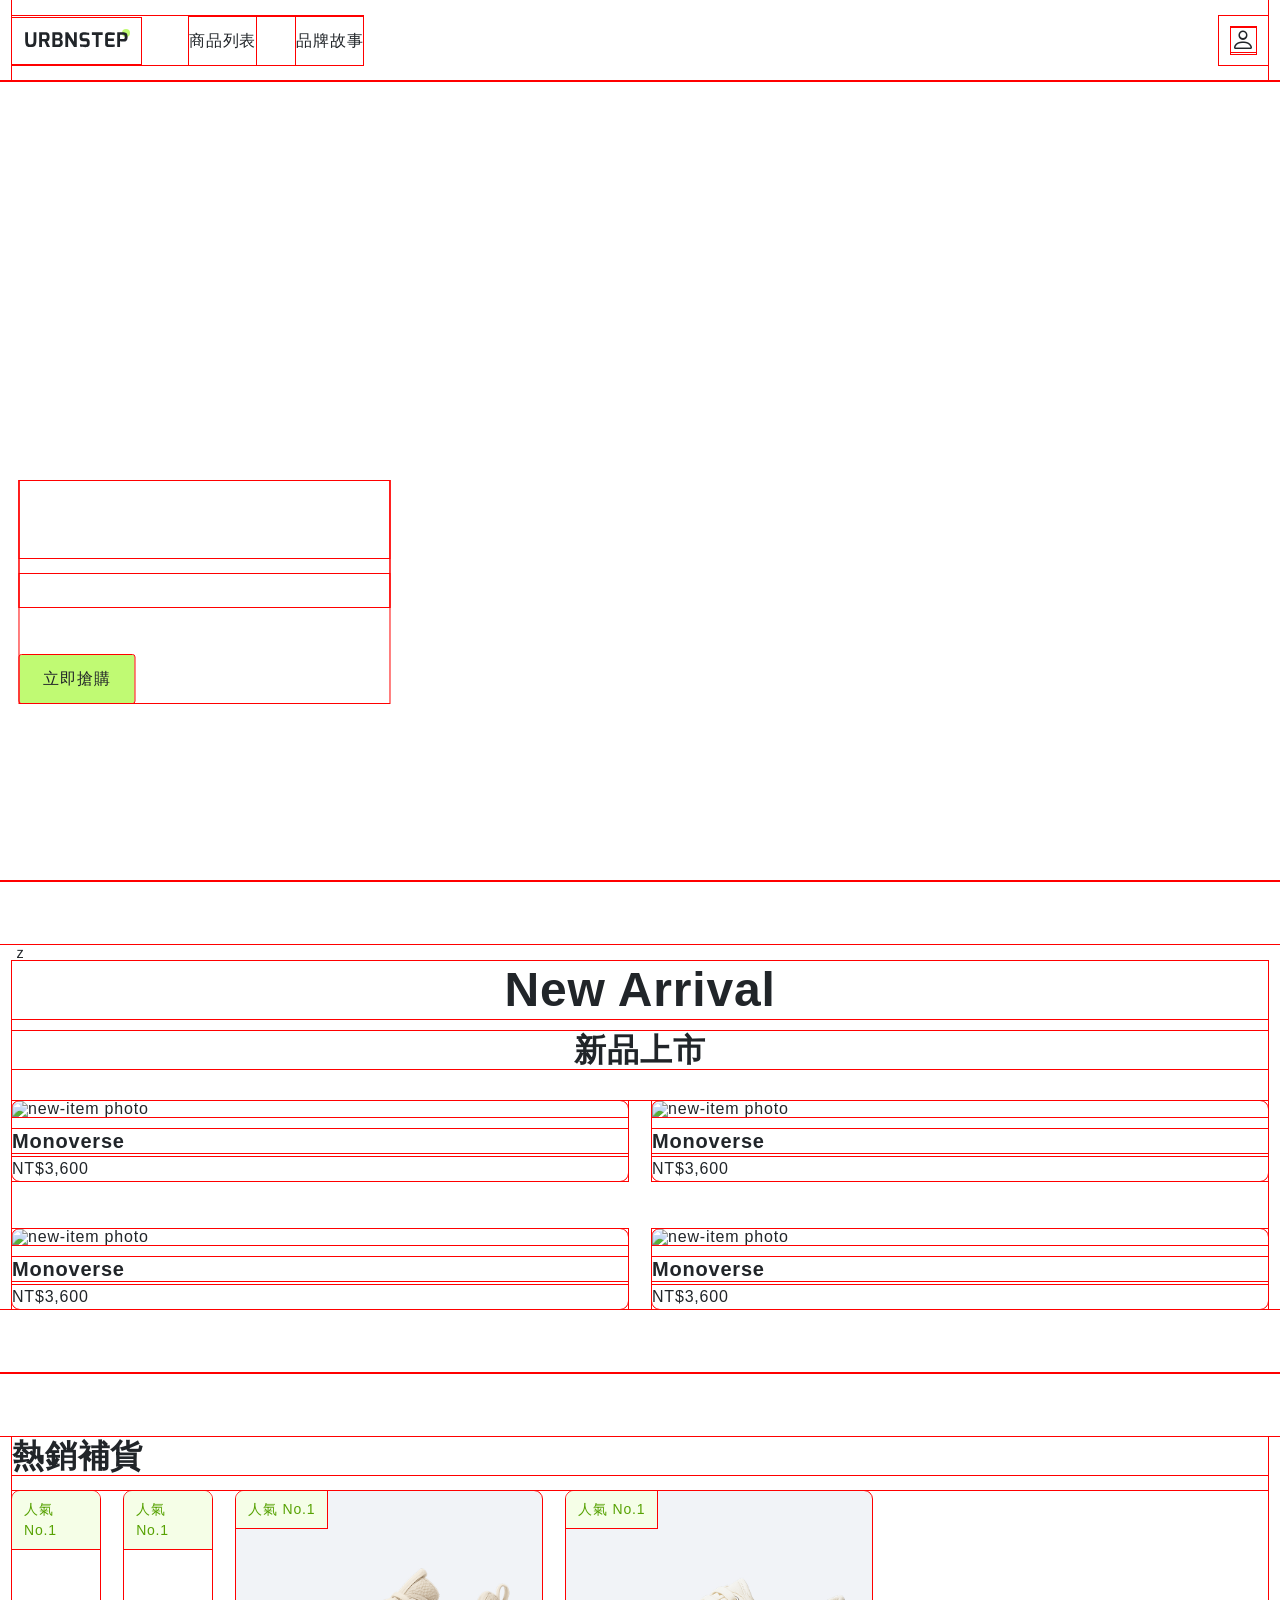
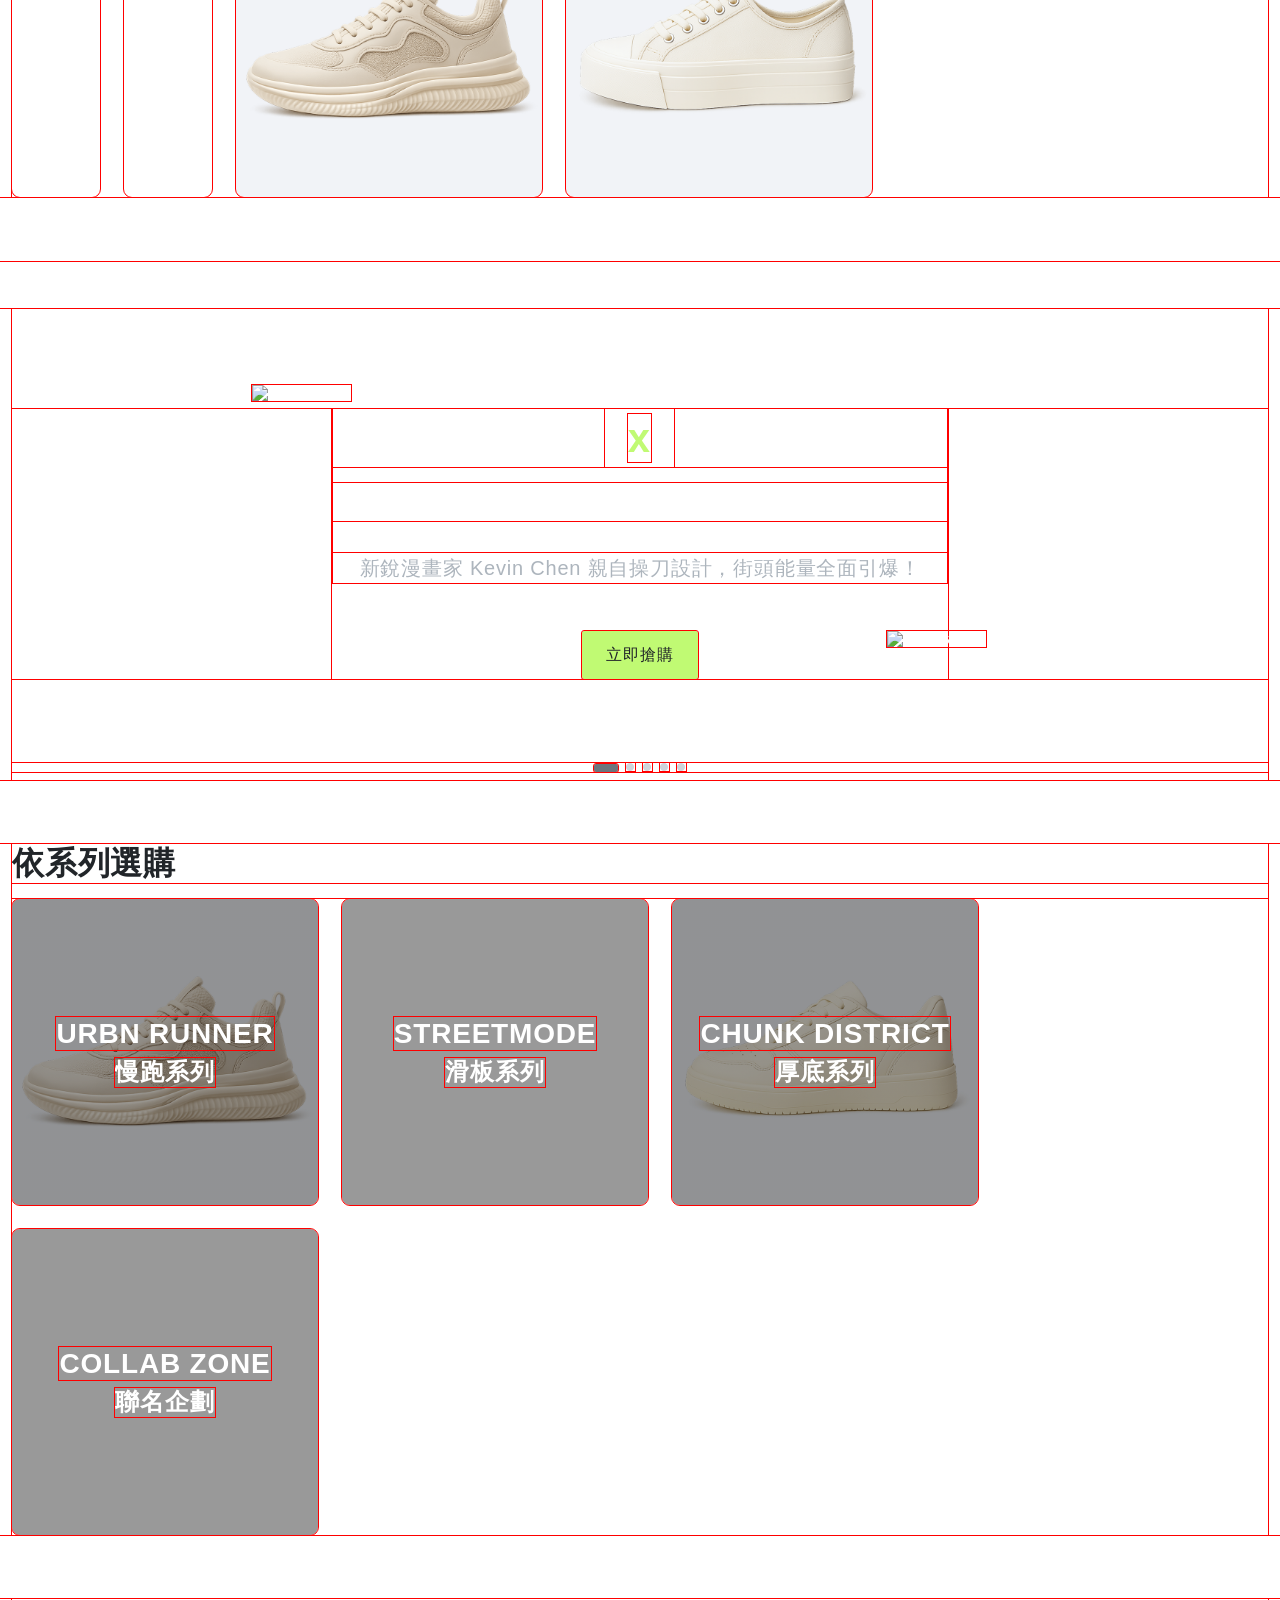
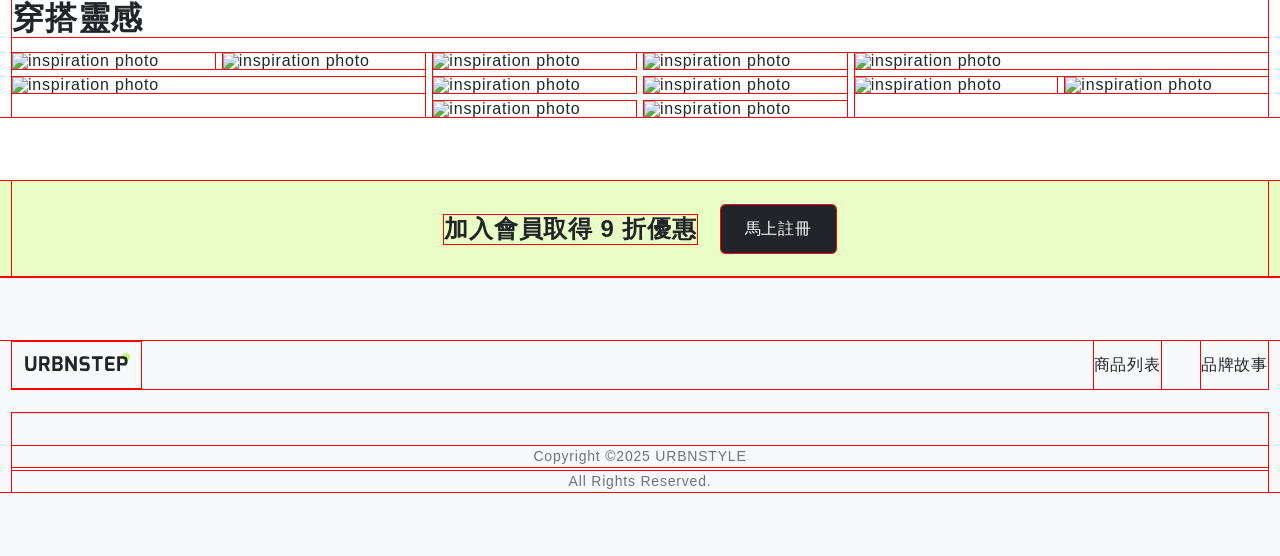
==== commit 120f938e: "interaction: index page" ====
--- a/index.html
+++ b/index.html
@@ -41,12 +41,12 @@
     <div class="hero">
         <div class="container">
             <div class="layout col-5 col-mb-12">
-                <div class="hero-content d-mb-none">
+                <div class="hero-content d-mb-none d-flex flex-column align-start">
                     <div class="hero-content-title margin-bottom-3xl margin-bottom-mb-2xl">
                         <h1 class="display1 margin-bottom-m display-mb-2">URBNSTEP</h1>
                         <h3 class="headings-h3 headings-mb-h5">Your Step, Your Statement</h3>
                     </div>
-                    <button type="button" class="label-md button-buy radius-xs">立即選購</button>
+                    <a href="product-list.html" class="label-md button-buy radius-xs">立即搶購</a>
                 </div>
             </div>
             <div class="hero-content-mb d-none d-mb-flex d-mb-column align-mb-start">
@@ -54,13 +54,13 @@
                     <h1 class="display1 margin-bottom-m display-mb-2">URBNSTEP</h1>
                     <h3 class="headings-h3 headings-mb-h5">Your Step, Your Statement</h3>
                 </div>
-                <button type="button" class="label-md button-buy radius-xs">立即選購</button>
+                <a href="product-list.html" class="label-md button-buy radius-xs">立即搶購</a>
             </div>
         </div>
     </div>
 
     <main>
-        <div class="container">
+        <div class="container">ｚ
             <div class="main">
                 <div class="main-title margin-bottom-xl">
                     <h2 class="display2 margin-bottom-s headings-mb-h2">New Arrival</h2>
@@ -130,21 +130,23 @@
             <div class="collaboration-content">
                 <div class="collaboration-content-campaign">
                     <div class="layout col-6 m0-auto col-mb-12">        
-                        <div class="collaboration-content-campaign-word">
+                        <div class="collaboration-content-campaign-word d-flex flex-column align-center">
                             <img src="./img/index/sparkle.svg" alt="decoration" class="decoration-1">
                             <img src="./img/index/star.svg" alt="decoration" class="decoration-2">
                             <div class="collaboration-content-campaign-word-title margin-bottom-3xl margin-bottom-mb-xl">
                                 <div class="collaboration-content-campaign-word-title-main margin-bottom-xl">
-                                    <div class="collaboration-content-campaign-word-title-main-kevin d-flex jcc spacing-l spacing-mb-xs margin-bottom-m d-mb-column">
+                                    <div class="collaboration-content-campaign-word-title-main-kevin d-flex jcc spacing-l spacing-mb-xs margin-bottom-m d-mb-column align-center">
                                         <p class="display2 headings-mb-h2">URBNSTEP</p>
                                         <h1 class="headings-h1 headings-mb-h3">x</h1>
                                         <p class="display2 headings-mb-h2">Kevin Chen</p>
                                     </div>
                                     <h2 class="headings-h2">跨界聯名，限量發售</h2>
                                 </div>
-                                <p class="paragraph-lg color-n500 paragraph-mb-md">新銳漫畫家 Kevin Chen 親自操刀設計，街頭能量全面引爆！</p>
-                            </div>
-                            <button type="button" class="label-md button-buy radius-xs">立即搶購</button>
+                                <p class="paragraph-lg color-n500 paragraph-mb-md d-mb-none">新銳漫畫家 Kevin Chen 親自操刀設計，街頭能量全面引爆！</p>
+                                <p class="color-n500 paragraph-mb-md d-none d-mb-block">新銳漫畫家 Kevin Chen 親自操刀設計</p>
+                                <p class="color-n500 paragraph-mb-md d-none d-mb-block">街頭能量全面引爆！</p>
+                            </div>
+                            <a href="product-list.html" class="label-md button-buy radius-xs">立即搶購</a>
                         </div>
                     </div>
                 </div>
@@ -164,26 +166,26 @@
             <div class="series-content">
                 <h2 class="headings-h2 margin-bottom-m headings-mb-h4">依系列選購</h2>
                 <div class="series-card">
-                    <ul class="d-flex flex-wrap spacing-l">
-                        <li><a href="#" class="series-card-item1">
+                    <ul class="d-flex flex-wrap spacing-l spacing-mb-s jcsb-mb">
+                        <li class="series-card-item1"><a href="#">
                             <div class="series-card-content d-flex flex-column jcc align-center spacing-xs">
                                 <h3 class="headings-h3 headings-mb-h6">URBN RUNNER</h3>
                                 <h4 class="headings-h4 headings-mb-h6">慢跑系列</h4>
                             </div>
                         </a></li>
-                        <li><a href="#" class="series-card-item2">
+                        <li class="series-card-item2"><a href="#">
                             <div class="series-card-content d-flex flex-column jcc align-center spacing-xs">
                                 <h3 class="headings-h3 headings-mb-h6">STREETMODE</h3>
                                 <h4 class="headings-h4 headings-mb-h6">滑板系列</h4>
                             </div>
                         </a></li>
-                        <li><a href="#" class="series-card-item3">
+                        <li class="series-card-item3"><a href="#">
                             <div class="series-card-content d-flex flex-column jcc align-center spacing-xs">
                                 <h3 class="headings-h3 headings-mb-h6">CHUNK DISTRICT</h3>
                                 <h4 class="headings-h4 headings-mb-h6">厚底系列</h4>
                             </div>
                         </a></li>
-                        <li><a href="#" class="series-card-item4">
+                        <li class="series-card-item4"><a href="#">
                             <div class="series-card-content d-flex flex-column jcc align-center spacing-xs">
                                 <h3 class="headings-h3 headings-mb-h6">COLLAB ZONE</h3>
                                 <h4 class="headings-h4 headings-mb-h6">聯名企劃</h4>
--- a/stylesheets/all.css
+++ b/stylesheets/all.css
@@ -76,7 +76,6 @@
   display: block;
   max-width: 100%;
   height: auto;
-  vertical-align: middle;
 }
 
 button {
@@ -359,6 +358,10 @@
   align-items: center;
 }
 
+.align-start {
+  align-items: start;
+}
+
 /* 把右邊多餘的空間往左排 */
 .ml-auto {
   margin-left: auto;
@@ -430,6 +433,9 @@
   .margin-bottom-mb-xs {
     margin-bottom: 8px;
   }
+  .spacing-mb-s {
+    gap: 12px;
+  }
   .margin-bottom-mb-s {
     margin-bottom: 12px;
   }
@@ -467,6 +473,9 @@
   }
   .d-mb-flex {
     display: flex;
+  }
+  .jcsb-mb {
+    justify-content: space-between;
   }
   .flex-mb-nowrap {
     flex-wrap: nowrap;
@@ -503,4 +512,123 @@
   margin: 0 auto;
   padding: 0px 12px;
   width: 100%;
+}
+
+.main-product-section-list-card,
+.recommend-card,
+.hover-selected,
+.main-items-card,
+.main-content-card,
+.hot-content-list,
+.series-card-item1,
+.series-card-item2,
+.series-card-item3,
+.series-card-item4 {
+  border-radius: 8px;
+  position: relative;
+  overflow: hidden;
+}
+.main-product-section-list-card::after,
+.recommend-card::after,
+.hover-selected::after,
+.main-items-card::after,
+.main-content-card::after,
+.hot-content-list::after,
+.series-card-item1::after,
+.series-card-item2::after,
+.series-card-item3::after,
+.series-card-item4::after {
+  content: "";
+  position: absolute;
+  inset: 0;
+  background: rgba(0, 0, 0, 0.15);
+  opacity: 0;
+  transition: opacity 0.3s ease;
+  pointer-events: none;
+}
+.main-product-section-list-card:hover::after,
+.recommend-card:hover::after,
+.hover-selected:hover::after,
+.main-items-card:hover::after,
+.main-content-card:hover::after,
+.hot-content-list:hover::after,
+.series-card-item1:hover::after,
+.series-card-item2:hover::after,
+.series-card-item3:hover::after,
+.series-card-item4:hover::after {
+  opacity: 1;
+}
+
+.header-area {
+  padding: 16px 0;
+}
+.header-area-member a {
+  padding: 12px;
+}
+.header-area-member a i {
+  font-size: 24px;
+}
+.header-area-member a:hover {
+  color: #57A203;
+}
+
+.header-nav-link a {
+  padding: 12px 0;
+}
+.header-nav-link a:hover {
+  color: #57A203;
+}
+
+.header-mb-nav-link li {
+  width: 50%;
+  text-align: center;
+}
+.header-mb-nav-link a {
+  padding: 12px 0;
+}
+
+.coupon {
+  background-color: #E8FEC5;
+}
+.coupon-content {
+  padding: 24px 0;
+  margin-top: 48px;
+}
+@media (max-width: 576px) {
+  .coupon-content {
+    margin-top: 24px;
+  }
+}
+.coupon-content a {
+  color: #FFFFFF;
+  background-color: #212529;
+  padding: 12px 24px;
+}
+@media (max-width: 576px) {
+  .coupon-content a {
+    padding: 8px 16px;
+  }
+}
+
+footer {
+  background-color: #F8F9FA;
+  padding: 64px 0;
+}
+@media (max-width: 576px) {
+  footer {
+    padding: 32px 0;
+  }
+}
+
+.footer-nav-link a {
+  padding: 12px 0;
+}
+.footer-nav-link a:hover {
+  color: #57A203;
+}
+.footer-copyright {
+  color: #6C757D;
+  padding-top: 32px;
+  text-align: center;
+  border-top: 1px solid #DEE2E6;
 }/*# sourceMappingURL=all.css.map */
--- a/stylesheets/index.css
+++ b/stylesheets/index.css
@@ -76,7 +76,6 @@
   display: block;
   max-width: 100%;
   height: auto;
-  vertical-align: middle;
 }
 
 button {
@@ -359,6 +358,10 @@
   align-items: center;
 }
 
+.align-start {
+  align-items: start;
+}
+
 /* 把右邊多餘的空間往左排 */
 .ml-auto {
   margin-left: auto;
@@ -430,6 +433,9 @@
   .margin-bottom-mb-xs {
     margin-bottom: 8px;
   }
+  .spacing-mb-s {
+    gap: 12px;
+  }
   .margin-bottom-mb-s {
     margin-bottom: 12px;
   }
@@ -467,6 +473,9 @@
   }
   .d-mb-flex {
     display: flex;
+  }
+  .jcsb-mb {
+    justify-content: space-between;
   }
   .flex-mb-nowrap {
     flex-wrap: nowrap;
@@ -505,39 +514,130 @@
   width: 100%;
 }
 
+.main-product-section-list-card,
+.recommend-card,
+.hover-selected,
+.main-items-card,
+.main-content-card,
+.hot-content-list,
+.series-card-item1,
+.series-card-item2,
+.series-card-item3,
+.series-card-item4 {
+  border-radius: 8px;
+  position: relative;
+  overflow: hidden;
+}
+.main-product-section-list-card::after,
+.recommend-card::after,
+.hover-selected::after,
+.main-items-card::after,
+.main-content-card::after,
+.hot-content-list::after,
+.series-card-item1::after,
+.series-card-item2::after,
+.series-card-item3::after,
+.series-card-item4::after {
+  content: "";
+  position: absolute;
+  inset: 0;
+  background: rgba(0, 0, 0, 0.15);
+  opacity: 0;
+  transition: opacity 0.3s ease;
+  pointer-events: none;
+}
+.main-product-section-list-card:hover::after,
+.recommend-card:hover::after,
+.hover-selected:hover::after,
+.main-items-card:hover::after,
+.main-content-card:hover::after,
+.hot-content-list:hover::after,
+.series-card-item1:hover::after,
+.series-card-item2:hover::after,
+.series-card-item3:hover::after,
+.series-card-item4:hover::after {
+  opacity: 1;
+}
+
+.header-area {
+  padding: 16px 0;
+}
+.header-area-member a {
+  padding: 12px;
+}
+.header-area-member a i {
+  font-size: 24px;
+}
+.header-area-member a:hover {
+  color: #57A203;
+}
+
+.header-nav-link a {
+  padding: 12px 0;
+}
+.header-nav-link a:hover {
+  color: #57A203;
+}
+
+.header-mb-nav-link li {
+  width: 50%;
+  text-align: center;
+}
+.header-mb-nav-link a {
+  padding: 12px 0;
+}
+
+.coupon {
+  background-color: #E8FEC5;
+}
+.coupon-content {
+  padding: 24px 0;
+  margin-top: 48px;
+}
+@media (max-width: 576px) {
+  .coupon-content {
+    margin-top: 24px;
+  }
+}
+.coupon-content a {
+  color: #FFFFFF;
+  background-color: #212529;
+  padding: 12px 24px;
+}
+@media (max-width: 576px) {
+  .coupon-content a {
+    padding: 8px 16px;
+  }
+}
+
+footer {
+  background-color: #F8F9FA;
+  padding: 64px 0;
+}
+@media (max-width: 576px) {
+  footer {
+    padding: 32px 0;
+  }
+}
+
+.footer-nav-link a {
+  padding: 12px 0;
+}
+.footer-nav-link a:hover {
+  color: #57A203;
+}
+.footer-copyright {
+  color: #6C757D;
+  padding-top: 32px;
+  text-align: center;
+  border-top: 1px solid #DEE2E6;
+}
+
 /* 可以先將所有物件加上邊框，來判斷範圍
     border會佔據距離，outline不會
 */
 *, *:before, *:after {
   outline: 1px solid red;
-}
-
-.header-area {
-  padding: 16px 0;
-}
-.header-area-member a {
-  padding: 12px;
-}
-.header-area-member a i {
-  font-size: 24px;
-}
-.header-area-member a:hover {
-  color: #57A203;
-}
-
-.header-nav-link a {
-  padding: 12px 0;
-}
-.header-nav-link a:hover {
-  color: #57A203;
-}
-
-.header-mb-nav-link li {
-  width: 50%;
-  text-align: center;
-}
-.header-mb-nav-link a {
-  padding: 12px 0;
 }
 
 .bg-color-primary200 {
@@ -583,6 +683,16 @@
   padding: 12px 24px;
 }
 
+.button-buy:hover {
+  background-color: #57A203;
+  color: #FFFFFF;
+}
+
+.button-buy:active {
+  background-color: #477A11;
+  color: #FFFFFF;
+}
+
 main {
   padding: 64px 0;
 }
@@ -691,8 +801,8 @@
 }
 @media (max-width: 576px) {
   .decoration-2 {
-    top: 32px;
-    left: -24px;
+    top: -24px;
+    left: -36px;
   }
 }
 
@@ -703,8 +813,8 @@
 }
 @media (max-width: 576px) {
   .decoration-1 {
-    bottom: 40px;
-    right: -10px;
+    bottom: 24px;
+    right: -36px;
   }
 }
 
@@ -738,51 +848,58 @@
   margin: 64px 0;
 }
 
+.series-card li {
+  min-width: 306px;
+}
+@media (max-width: 576px) {
+  .series-card li {
+    min-width: 0;
+    min-width: calc((100% - 12px) / 2);
+  }
+}
+
 .series-card-content {
   padding: 118px 0;
-  min-width: 306px;
+}
+@media (max-width: 576px) {
+  .series-card-content {
+    padding-top: 62.5px;
+    padding-bottom: 61px;
+  }
 }
 
 .series-card-item1 {
   background-image: linear-gradient(rgba(0, 0, 0, 0.4), rgba(0, 0, 0, 0.4)), url(../img/product-list/product-6.png);
   background-size: cover;
   background-position: center;
-  max-width: 306px;
   color: #FFFFFF;
+  aspect-ratio: 1/1;
 }
 
 .series-card-item2 {
   background-image: linear-gradient(rgba(0, 0, 0, 0.4), rgba(0, 0, 0, 0.4)), url(../img/index/product-11.png);
   background-size: cover;
   background-position: center;
-  max-width: 306px;
   color: #FFFFFF;
+  aspect-ratio: 1/1;
 }
 
 .series-card-item3 {
   background-image: linear-gradient(rgba(0, 0, 0, 0.4), rgba(0, 0, 0, 0.4)), url(../img/product-list/product-9.png);
   background-size: cover;
   background-position: center;
-  max-width: 306px;
   color: #FFFFFF;
+  aspect-ratio: 1/1;
 }
 
 .series-card-item4 {
   background-image: linear-gradient(rgba(0, 0, 0, 0.4), rgba(0, 0, 0, 0.4)), url(../img/index/product-10.png);
   background-size: cover;
   background-position: center;
-  max-width: 306px;
   color: #FFFFFF;
-}
-
-@media (max-width: 576px) {
-  .series-card-item1,
-  .series-card-item2,
-  .series-card-item3,
-  .series-card-item4 {
-    min-width: calc((100% - 8px) / 2);
-  }
-}
+  aspect-ratio: 1/1;
+}
+
 .inspiration-content {
   margin: 64px 0;
 }
@@ -797,50 +914,4 @@
 .inspiration-content-photo-area3-bottom img,
 .inspiration-content-photo-area2 img {
   width: calc((100% - 8px) / 2);
-}
-
-.coupon {
-  background-color: #E8FEC5;
-}
-.coupon-content {
-  padding: 24px 0;
-  margin-top: 48px;
-}
-@media (max-width: 576px) {
-  .coupon-content {
-    margin-top: 24px;
-  }
-}
-.coupon-content a {
-  color: #FFFFFF;
-  background-color: #212529;
-  padding: 12px 24px;
-}
-@media (max-width: 576px) {
-  .coupon-content a {
-    padding: 8px 16px;
-  }
-}
-
-footer {
-  background-color: #F8F9FA;
-  padding: 64px 0;
-}
-@media (max-width: 576px) {
-  footer {
-    padding: 32px 0;
-  }
-}
-
-.footer-nav-link a {
-  padding: 12px 0;
-}
-.footer-nav-link a:hover {
-  color: #57A203;
-}
-.footer-copyright {
-  color: #6C757D;
-  padding-top: 32px;
-  text-align: center;
-  border-top: 1px solid #DEE2E6;
 }/*# sourceMappingURL=index.css.map */
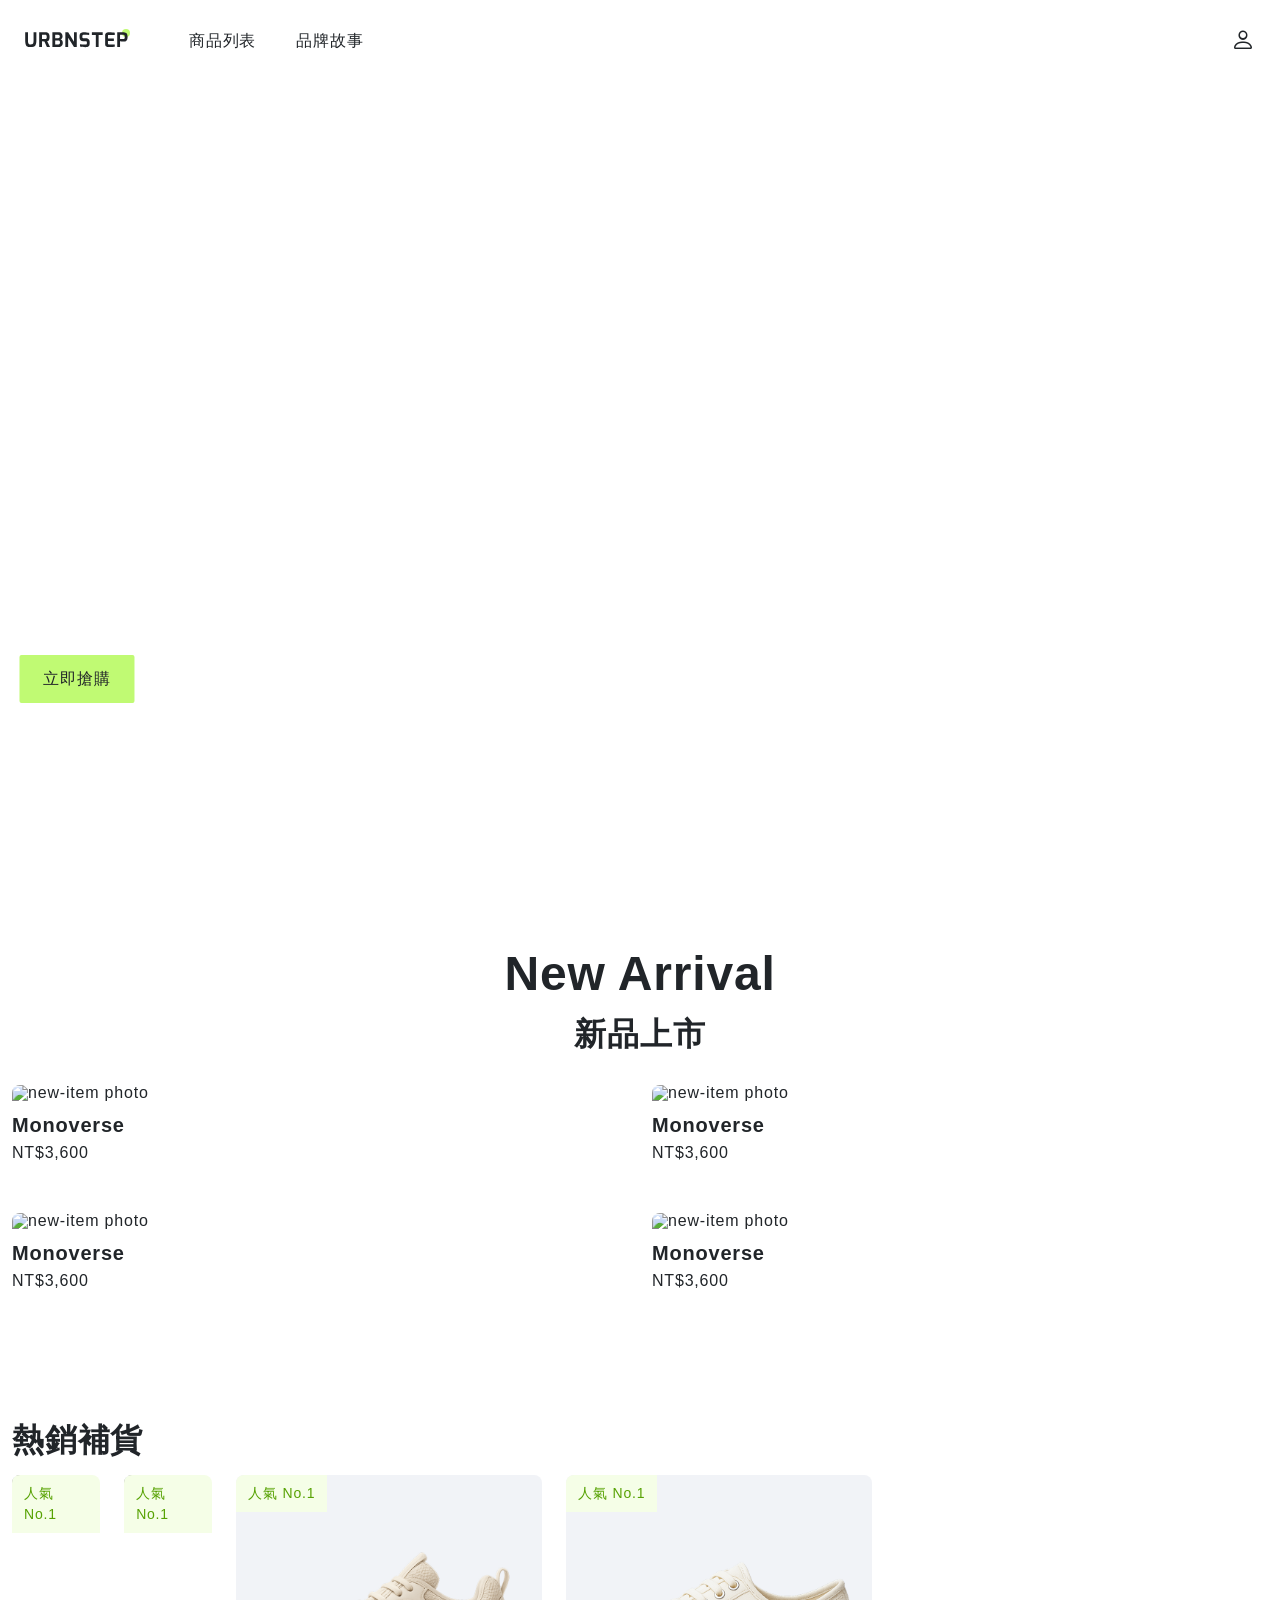
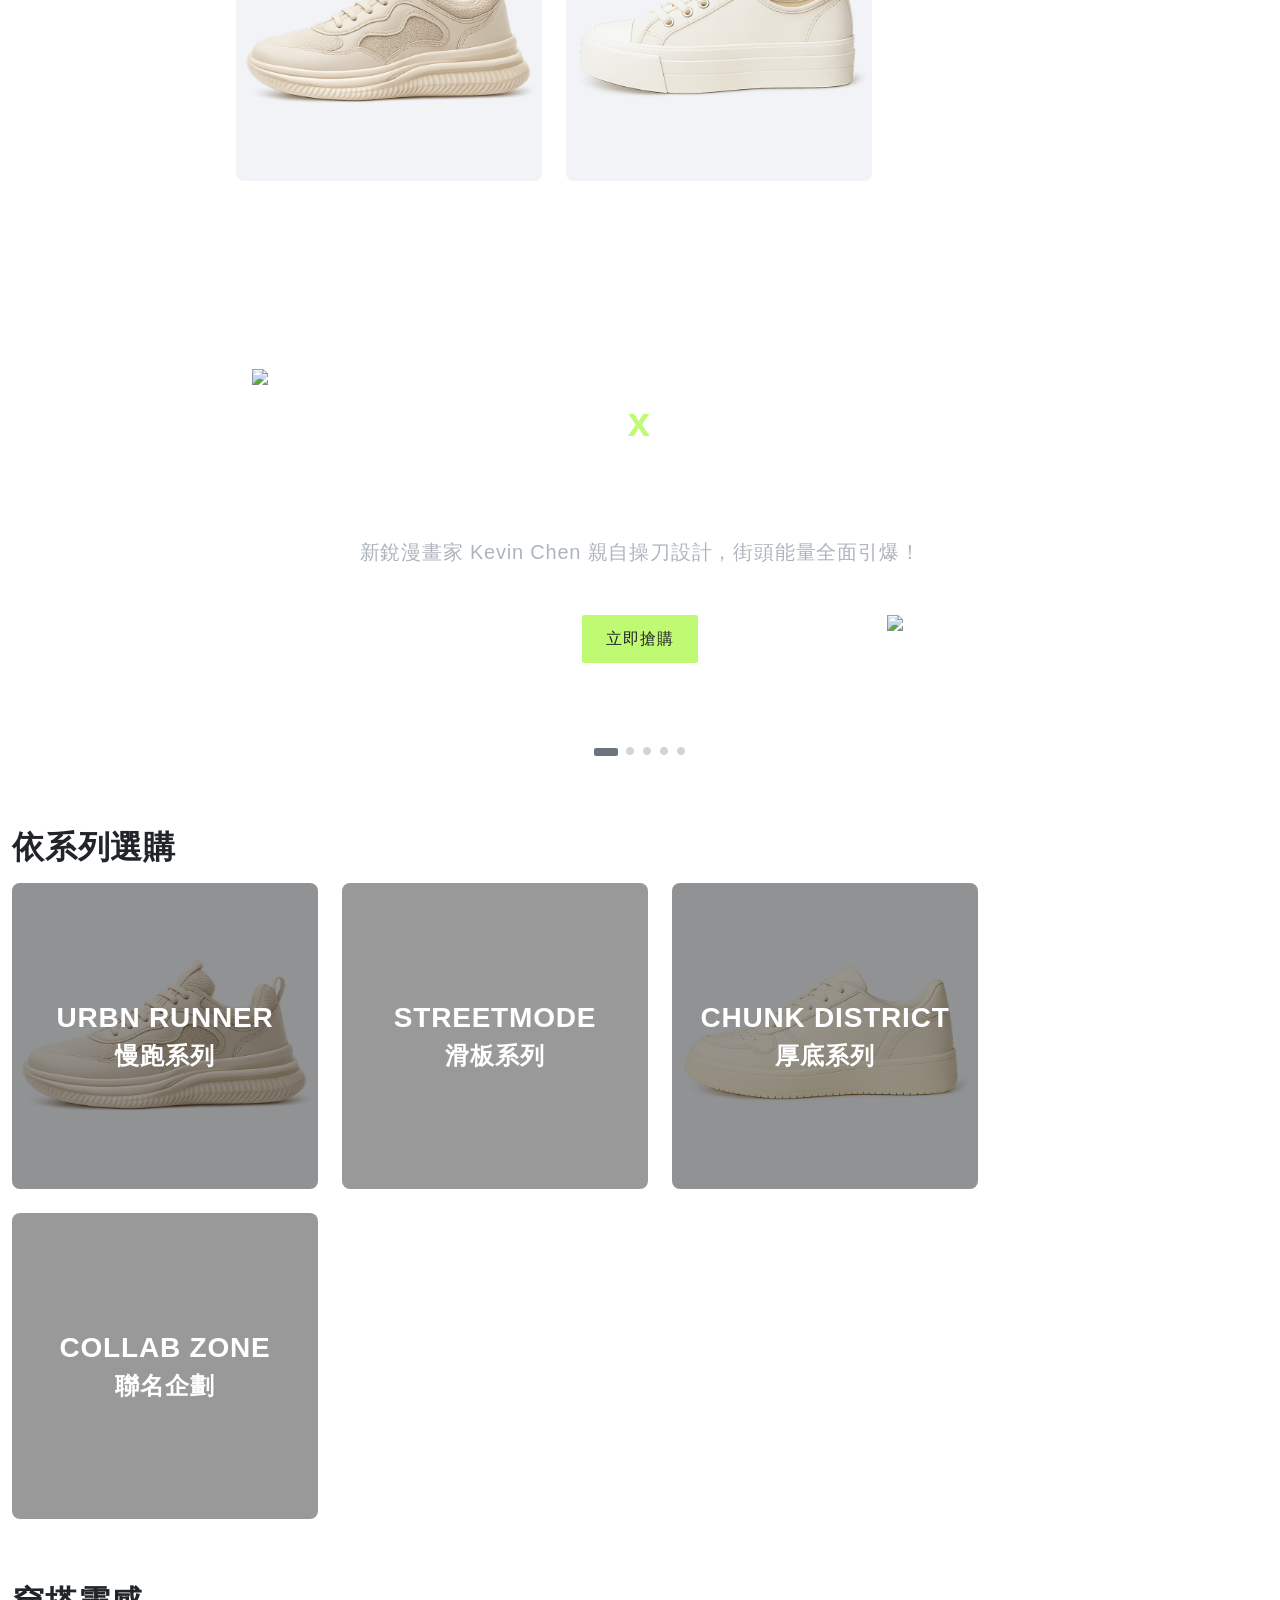
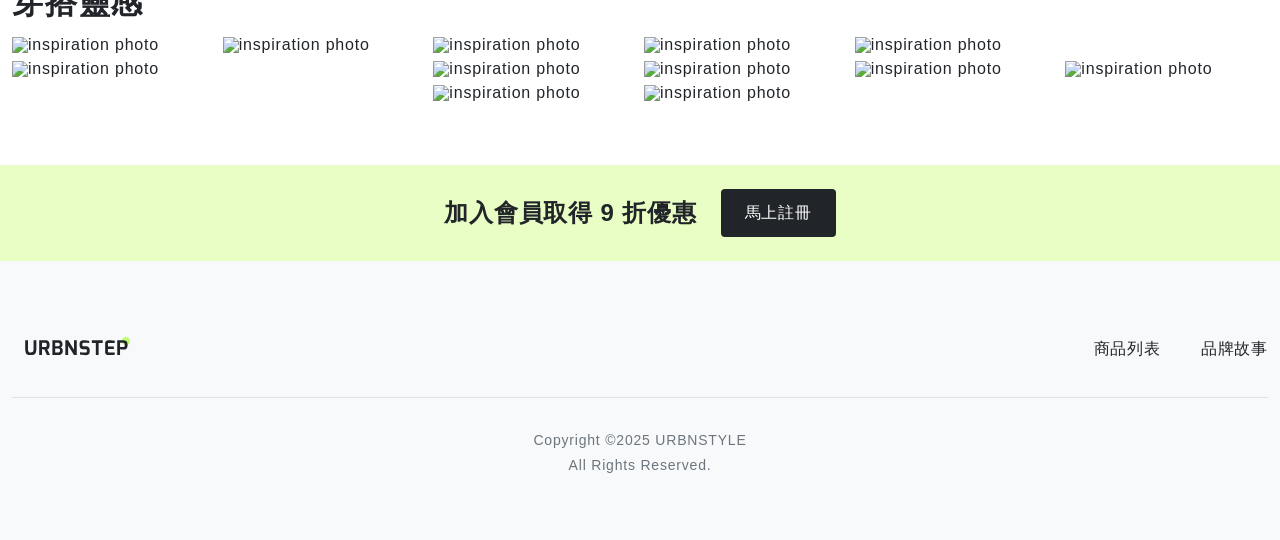
==== commit fc007784: "RWD adjust: index page-inspiration" ====
--- a/index.html
+++ b/index.html
@@ -60,7 +60,7 @@
     </div>
 
     <main>
-        <div class="container">ｚ
+        <div class="container">
             <div class="main">
                 <div class="main-title margin-bottom-xl">
                     <h2 class="display2 margin-bottom-s headings-mb-h2">New Arrival</h2>
@@ -227,19 +227,21 @@
                         </div>
                     </div>
                 </div>
-                <div class="inspiration-content-photo-mb d-none d-mb-flex spacing-mb-m d-mb-block">
-                    <img src="./img/index/inspiration-1.png" alt="inspiration photo">
-                    <img src="./img/index/inspiration-2.png" alt="inspiration photo">
-                    <img src="./img/index/inspiration-3.png" alt="inspiration photo">
-                    <img src="./img/index/inspiration-4.png" alt="inspiration photo">
-                    <img src="./img/index/inspiration-5.png" alt="inspiration photo">
-                    <img src="./img/index/inspiration-6.png" alt="inspiration photo">
-                    <img src="./img/index/inspiration-7.png" alt="inspiration photo">
-                    <img src="./img/index/inspiration-8.png" alt="inspiration photo">
-                    <img src="./img/index/inspiration-9.png" alt="inspiration photo">
-                    <img src="./img/index/inspiration-10.png" alt="inspiration photo">
-                    <img src="./img/index/inspiration-11.png" alt="inspiration photo">
-                    <img src="./img/index/inspiration-12.png" alt="inspiration photo">
+                <div class="inspiration-content-photo-mb d-none d-mb-flex spacing-mb-m">
+                    <ul>
+                        <li><img src="./img/index/inspiration-1.png" alt="inspiration photo"></li>
+                        <li><img src="./img/index/inspiration-2.png" alt="inspiration photo"></li>
+                        <li><img src="./img/index/inspiration-3.png" alt="inspiration photo"></li>
+                        <li><img src="./img/index/inspiration-4.png" alt="inspiration photo"></li>
+                        <li><img src="./img/index/inspiration-5.png" alt="inspiration photo"></li>
+                        <li><img src="./img/index/inspiration-6.png" alt="inspiration photo"></li>
+                        <li><img src="./img/index/inspiration-7.png" alt="inspiration photo"></li>
+                        <li><img src="./img/index/inspiration-8.png" alt="inspiration photo"></li>
+                        <li><img src="./img/index/inspiration-9.png" alt="inspiration photo"></li>
+                        <li><img src="./img/index/inspiration-10.png" alt="inspiration photo"></li>
+                        <li><img src="./img/index/inspiration-11.png" alt="inspiration photo"></li>
+                        <li><img src="./img/index/inspiration-12.png" alt="inspiration photo"></li>
+                    </ul>
                 </div>
             </div>
         </div>
--- a/stylesheets/index.css
+++ b/stylesheets/index.css
@@ -610,6 +610,13 @@
   }
 }
 
+.coupon-content a:hover {
+  background-color: #495057;
+}
+.coupon-content a:active {
+  background-color: #343A40;
+}
+
 footer {
   background-color: #F8F9FA;
   padding: 64px 0;
@@ -635,11 +642,11 @@
 
 /* 可以先將所有物件加上邊框，來判斷範圍
     border會佔據距離，outline不會
+
+*,*:before,*:after{
+	outline: 1px solid red;
+}
 */
-*, *:before, *:after {
-  outline: 1px solid red;
-}
-
 .bg-color-primary200 {
   background-color: #E8FEC5;
 }
@@ -914,4 +921,16 @@
 .inspiration-content-photo-area3-bottom img,
 .inspiration-content-photo-area2 img {
   width: calc((100% - 8px) / 2);
+}
+
+.inspiration-content-photo-mb ul {
+  flex-direction: row;
+  flex-wrap: nowrap;
+  align-items: stretch;
+  overflow-x: auto;
+  -webkit-overflow-scrolling: touch; /* 讓手機滑動時有滑順的滑鼠/手指跟隨感 */
+  scrollbar-width: none; /* 隱藏原生的滾動條*/
+}
+.inspiration-content-photo-mb li {
+  max-width: 300px;
 }/*# sourceMappingURL=index.css.map */
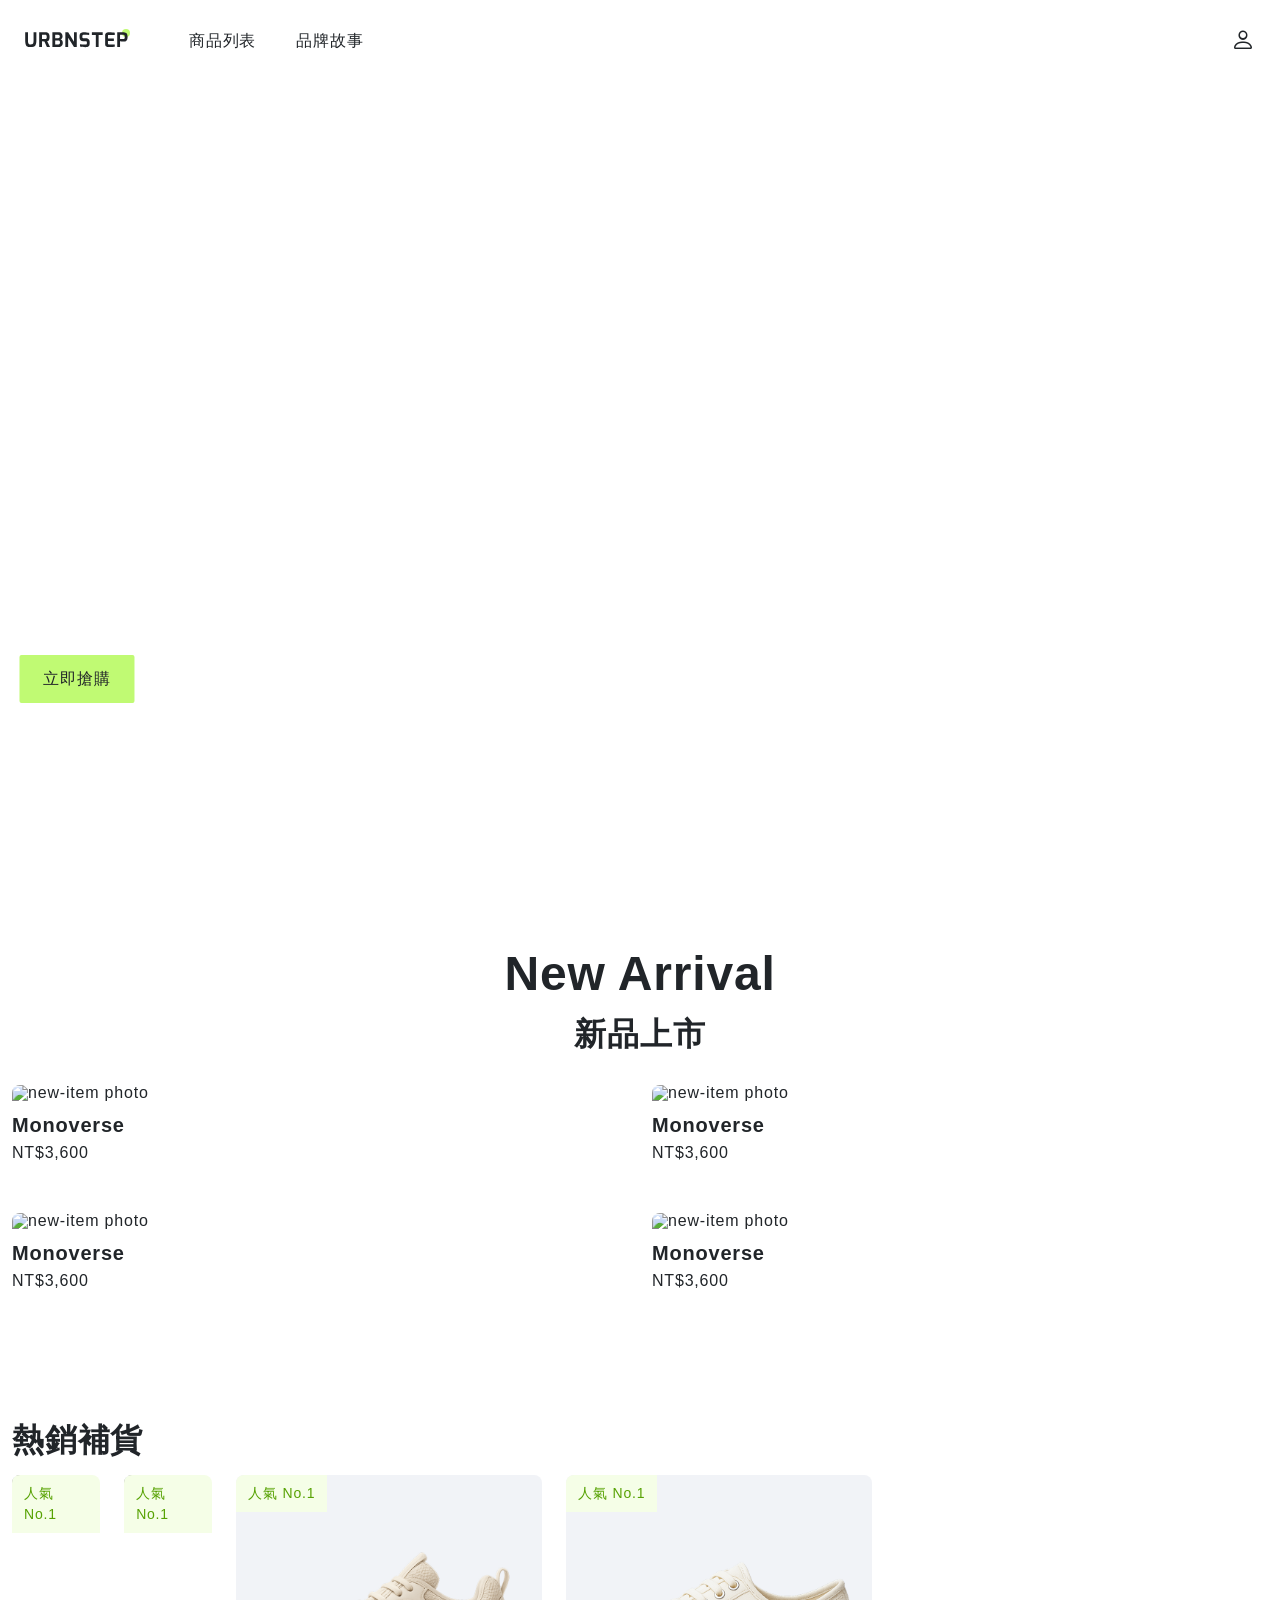
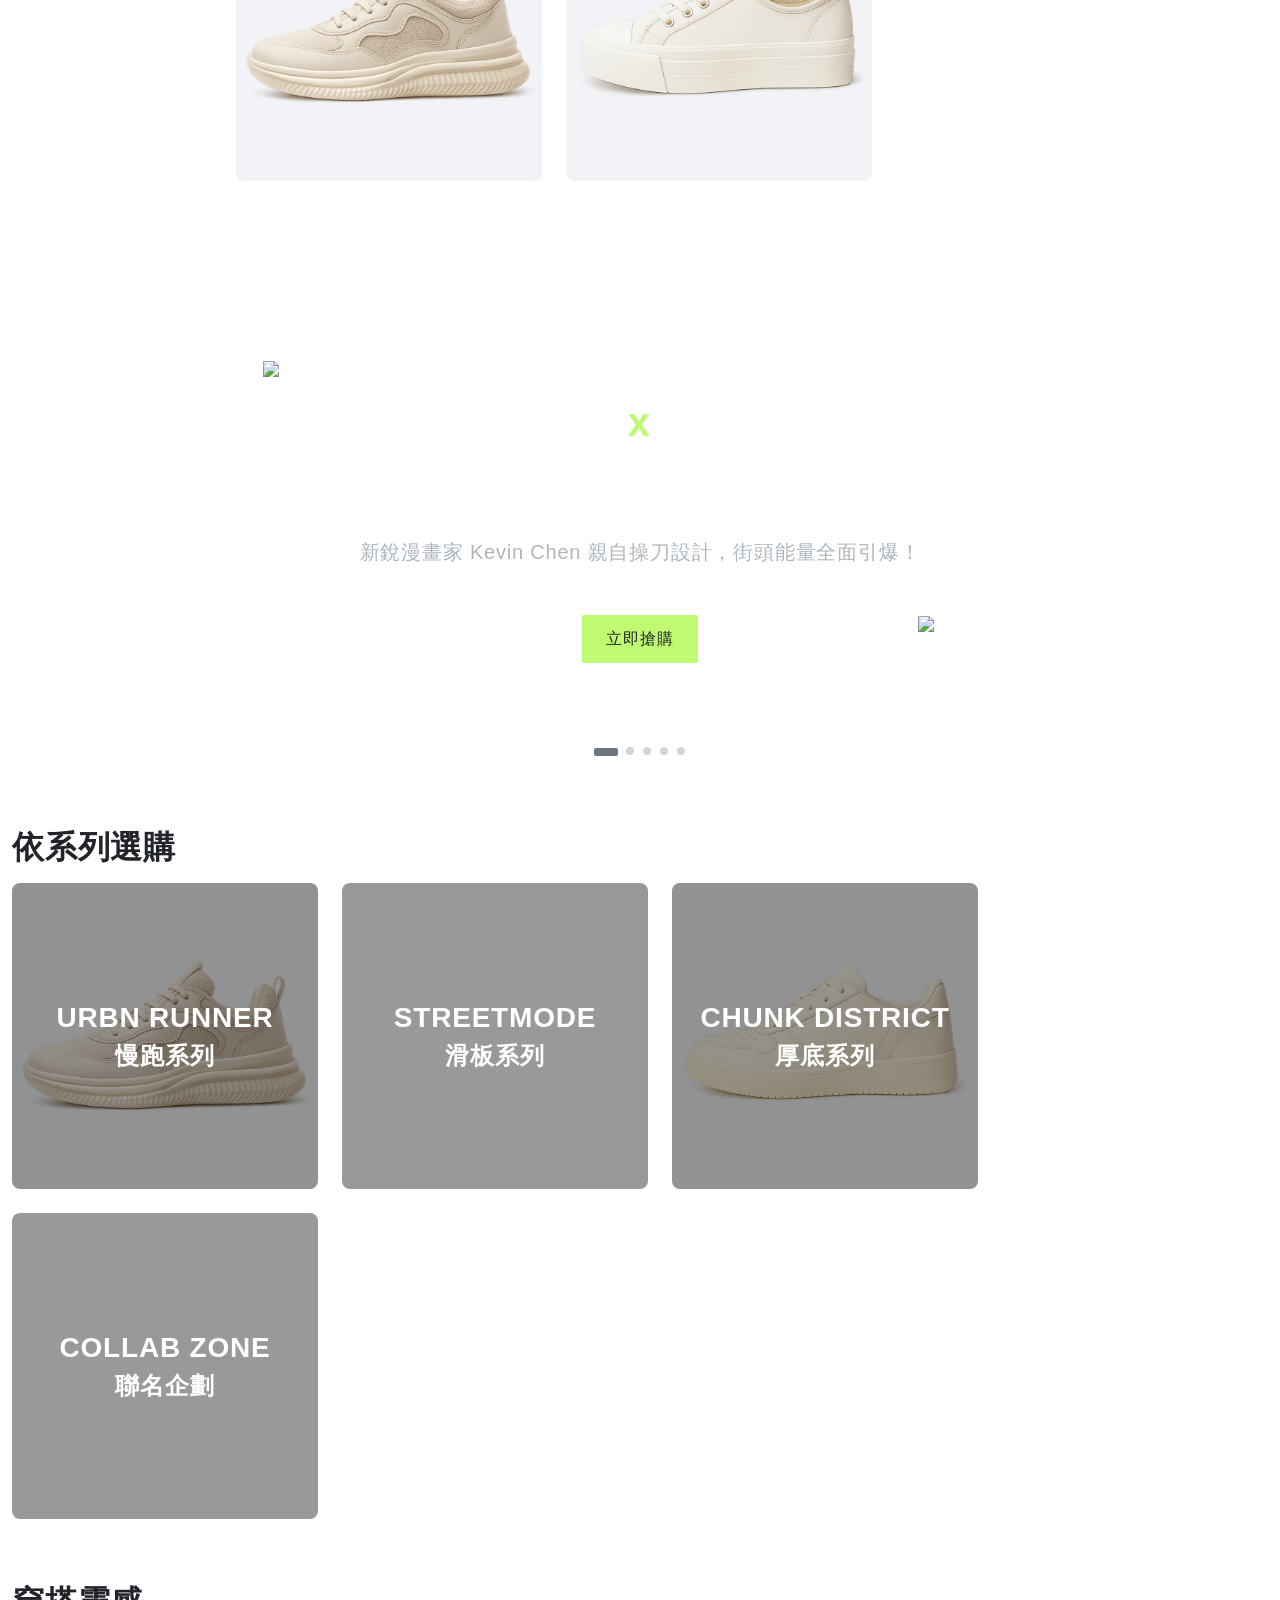
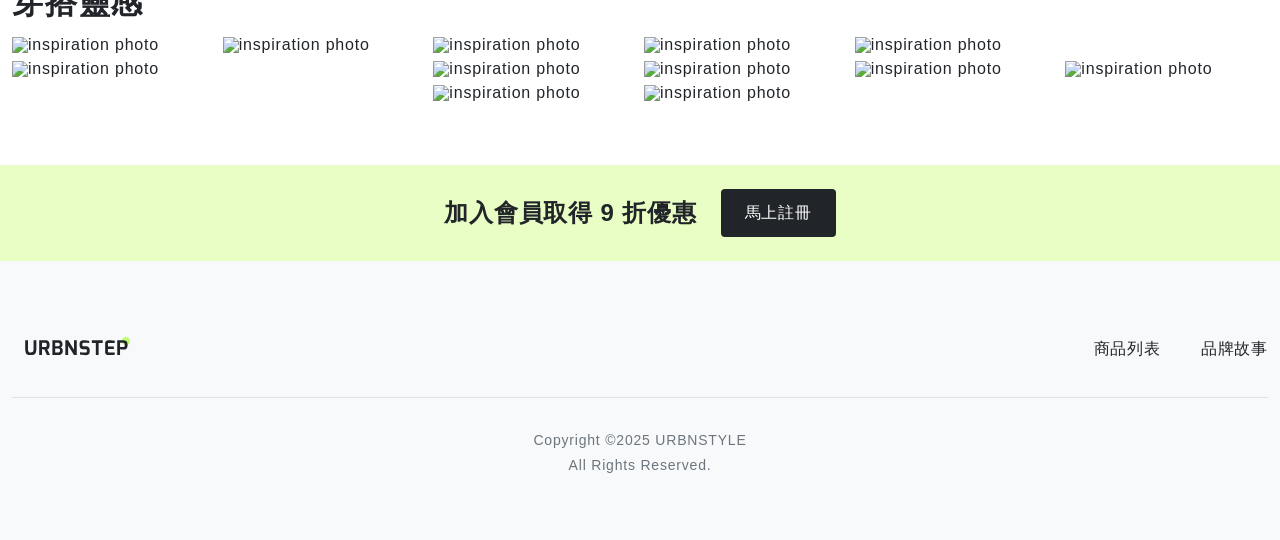
==== commit f626f68f: "RWD adjust: index inspiration card" ====
--- a/index.html
+++ b/index.html
@@ -227,8 +227,8 @@
                         </div>
                     </div>
                 </div>
-                <div class="inspiration-content-photo-mb d-none d-mb-flex spacing-mb-m">
-                    <ul>
+                <div class="inspiration-content-photo-mb-area">
+                    <ul class="inspiration-content-photo-mb d-none d-mb-flex spacing-mb-m">
                         <li><img src="./img/index/inspiration-1.png" alt="inspiration photo"></li>
                         <li><img src="./img/index/inspiration-2.png" alt="inspiration photo"></li>
                         <li><img src="./img/index/inspiration-3.png" alt="inspiration photo"></li>
--- a/stylesheets/index.css
+++ b/stylesheets/index.css
@@ -651,14 +651,31 @@
   background-color: #E8FEC5;
 }
 
+.bg-color-primary200:hover {
+  background-color: #C0FA73;
+}
+
+.bg-color-primary200:active {
+  background-color: #57A203;
+}
+
 .bg-color-primary100 {
   background-color: #F5FEE7;
+}
+
+.bg-color-primary100:hover {
+  background-color: #C0FA73;
+}
+
+.bg-color-primary100:active {
+  background-color: #57A203;
 }
 
 .hero {
   background-image: url(../img/index/banner.png);
   background-repeat: no-repeat;
   background-size: cover;
+  overflow: hidden;
   max-width: 100%;
   background-position: center;
   position: relative;
@@ -790,6 +807,8 @@
   padding-bottom: 8px;
   color: #FFFFFF;
   text-align: center;
+  position: relative;
+  overflow: hidden;
 }
 @media (max-width: 576px) {
   .collaboration-content {
@@ -797,31 +816,27 @@
   }
 }
 
-.collaboration-content-campaign-word {
-  position: relative;
-}
-
 .decoration-2 {
   position: absolute;
-  top: -24px;
-  left: -80px;
+  top: 68px;
+  left: 20%;
 }
 @media (max-width: 576px) {
   .decoration-2 {
-    top: -24px;
-    left: -36px;
+    top: 32px;
+    left: -10%;
   }
 }
 
 .decoration-1 {
   position: absolute;
-  bottom: 32px;
-  right: -38px;
+  bottom: 132px;
+  right: 20%;
 }
 @media (max-width: 576px) {
   .decoration-1 {
-    bottom: 24px;
-    right: -36px;
+    bottom: 104px;
+    right: -10%;
   }
 }
 
@@ -910,6 +925,11 @@
 .inspiration-content {
   margin: 64px 0;
 }
+@media (max-width: 576px) {
+  .inspiration-content {
+    margin: 40px 0;
+  }
+}
 
 .inspiration-content-photo-area1,
 .inspiration-content-photo-area2,
@@ -923,14 +943,21 @@
   width: calc((100% - 8px) / 2);
 }
 
-.inspiration-content-photo-mb ul {
-  flex-direction: row;
-  flex-wrap: nowrap;
-  align-items: stretch;
-  overflow-x: auto;
-  -webkit-overflow-scrolling: touch; /* 讓手機滑動時有滑順的滑鼠/手指跟隨感 */
-  scrollbar-width: none; /* 隱藏原生的滾動條*/
-}
-.inspiration-content-photo-mb li {
-  max-width: 300px;
+@media (max-width: 576px) {
+  .inspiration-content-photo-mb {
+    overflow: hidden;
+  }
+  .inspiration-content-photo-mb ul {
+    display: flex;
+    flex-direction: row;
+    flex-wrap: nowrap;
+    align-items: stretch;
+    overflow-x: auto;
+    -webkit-overflow-scrolling: touch; /* 讓手機滑動時有滑順的滑鼠/手指跟隨感 */
+    scrollbar-width: none; /* 隱藏原生的滾動條*/
+  }
+  .inspiration-content-photo-mb li {
+    max-width: 300px;
+    flex-shrink: 0;
+  }
 }/*# sourceMappingURL=index.css.map */
